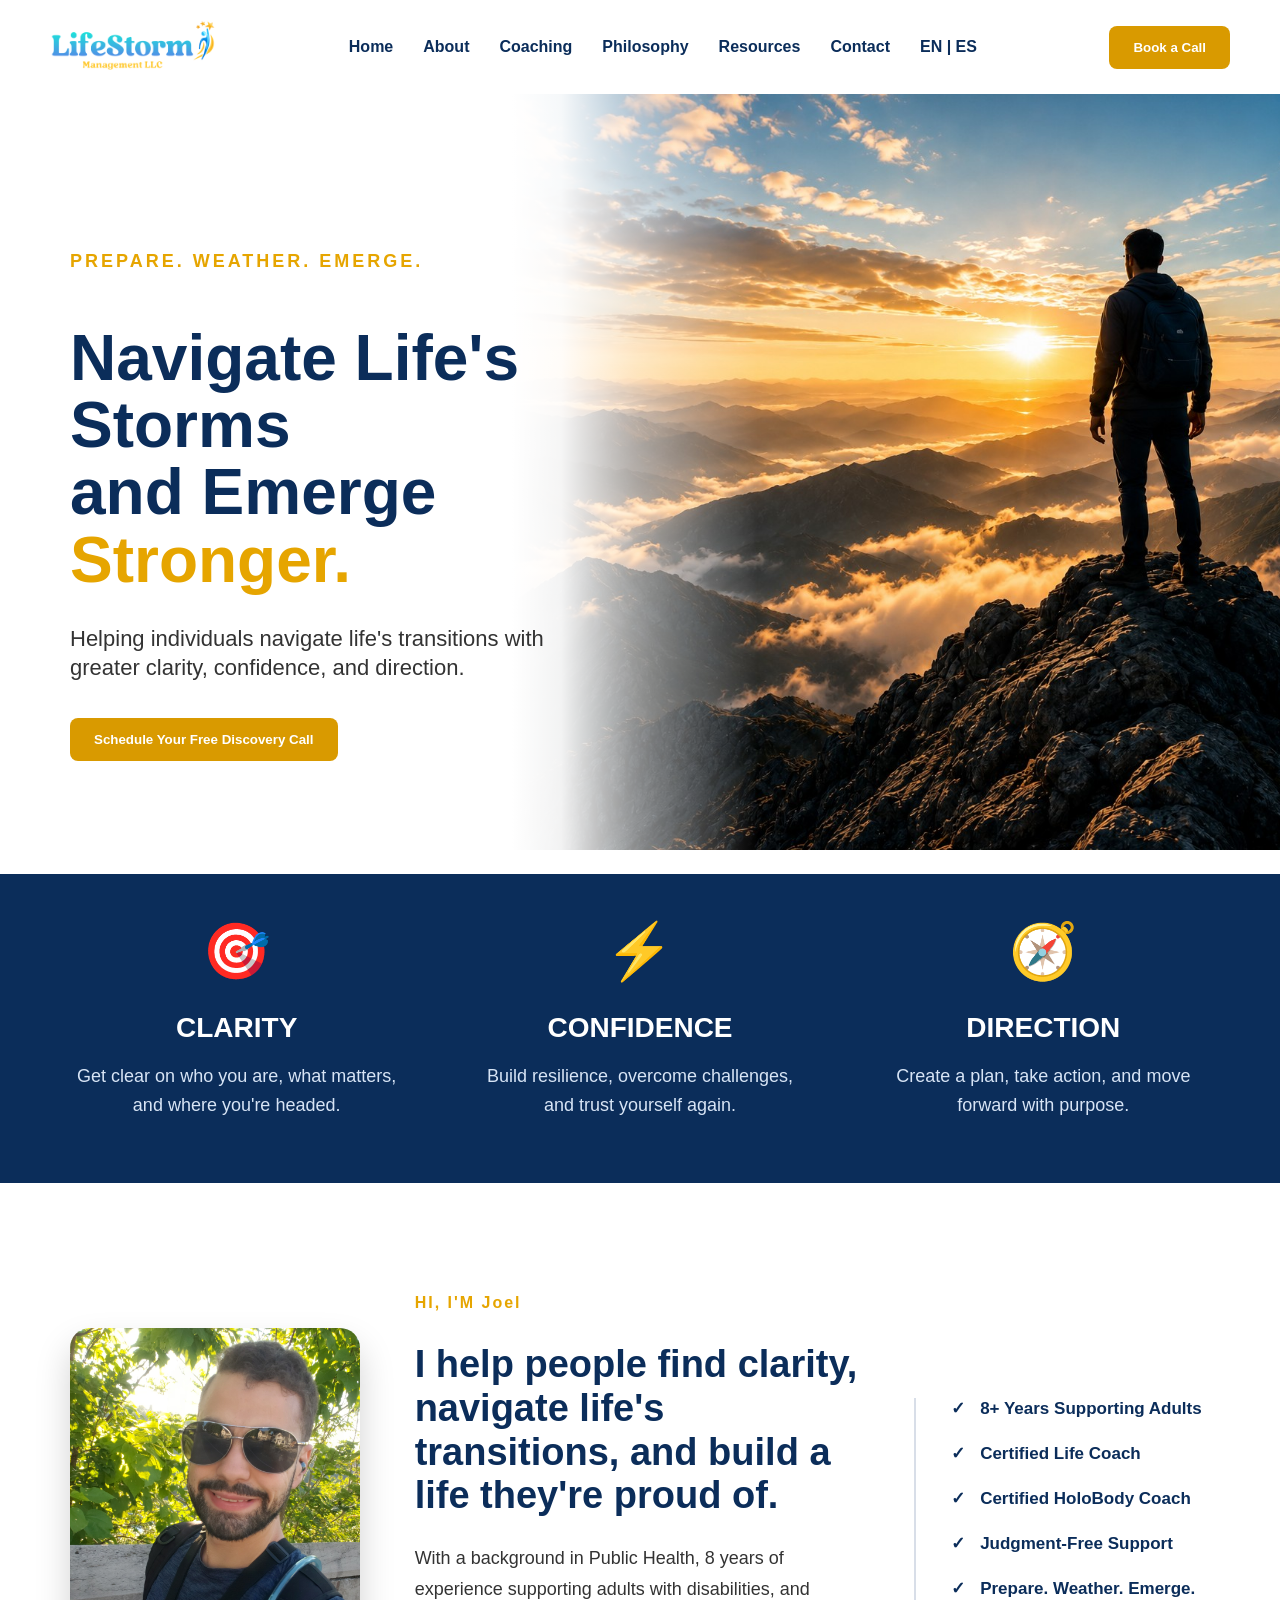
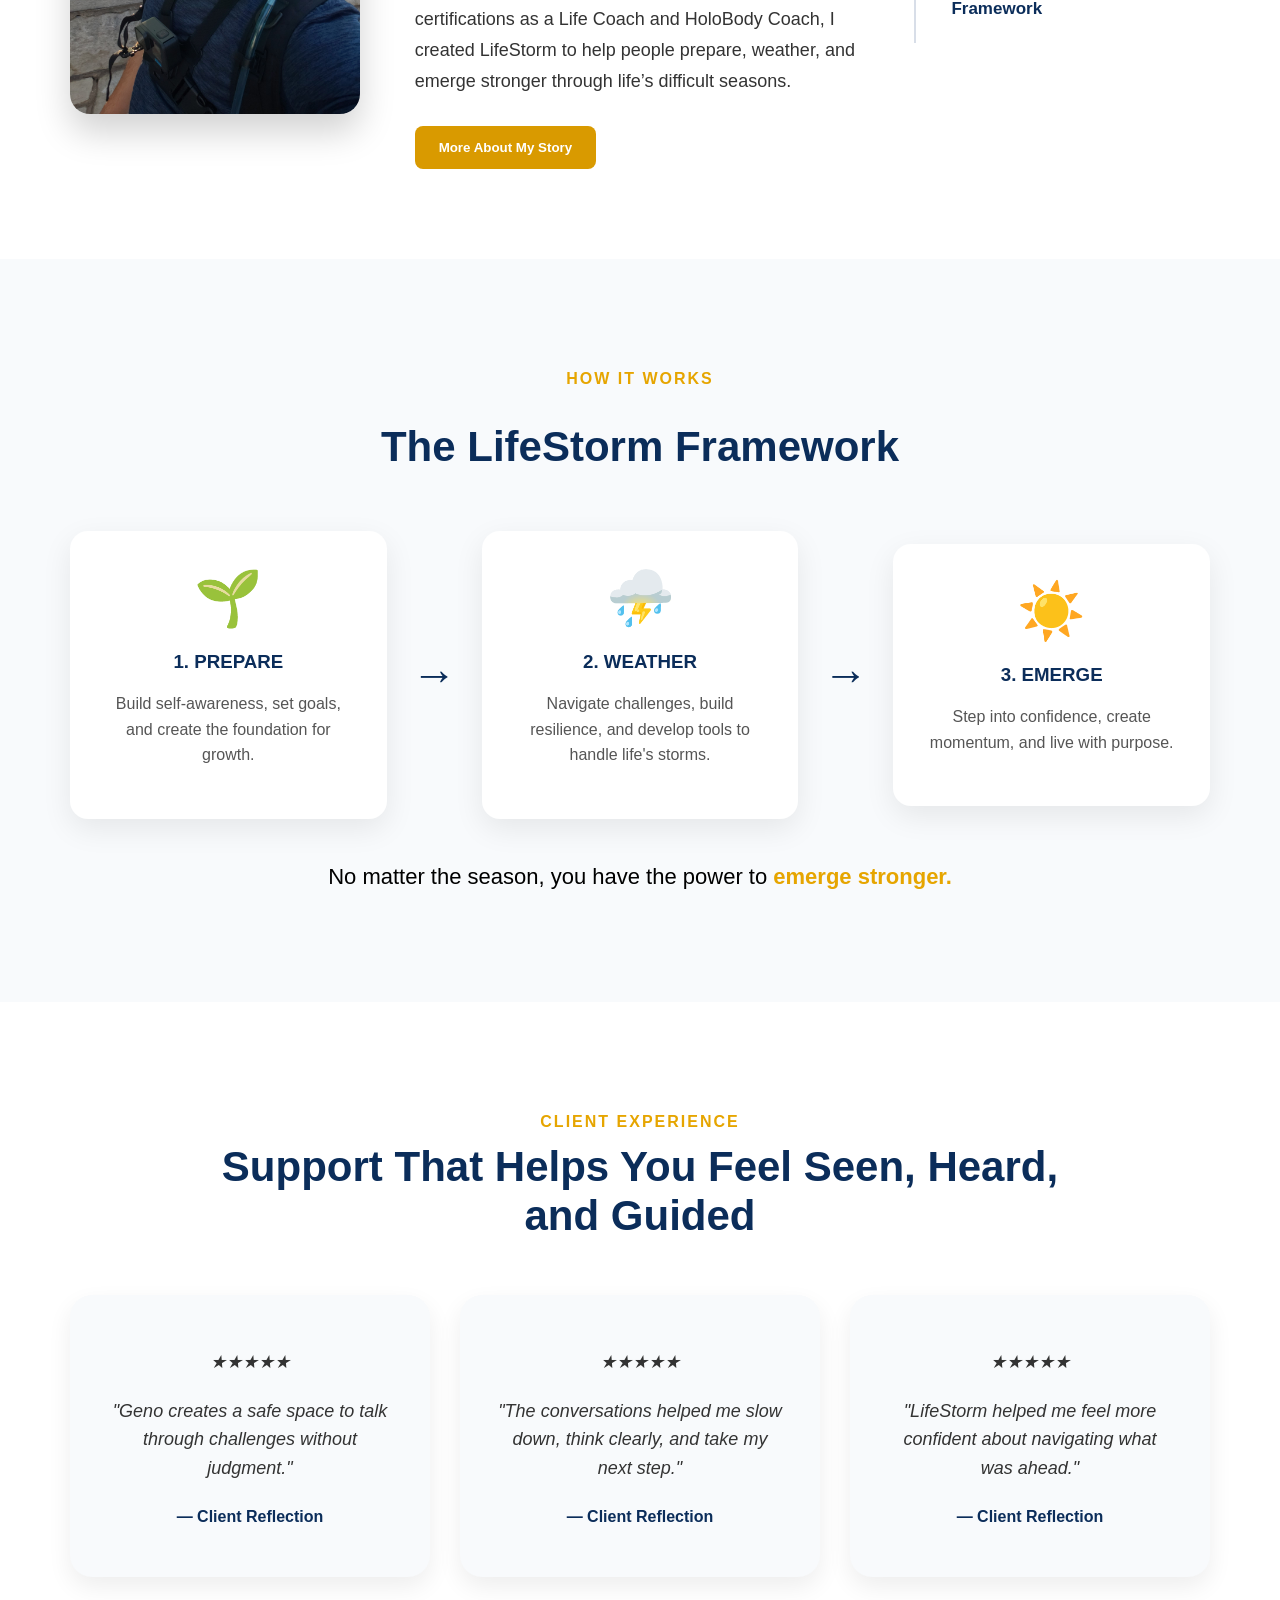
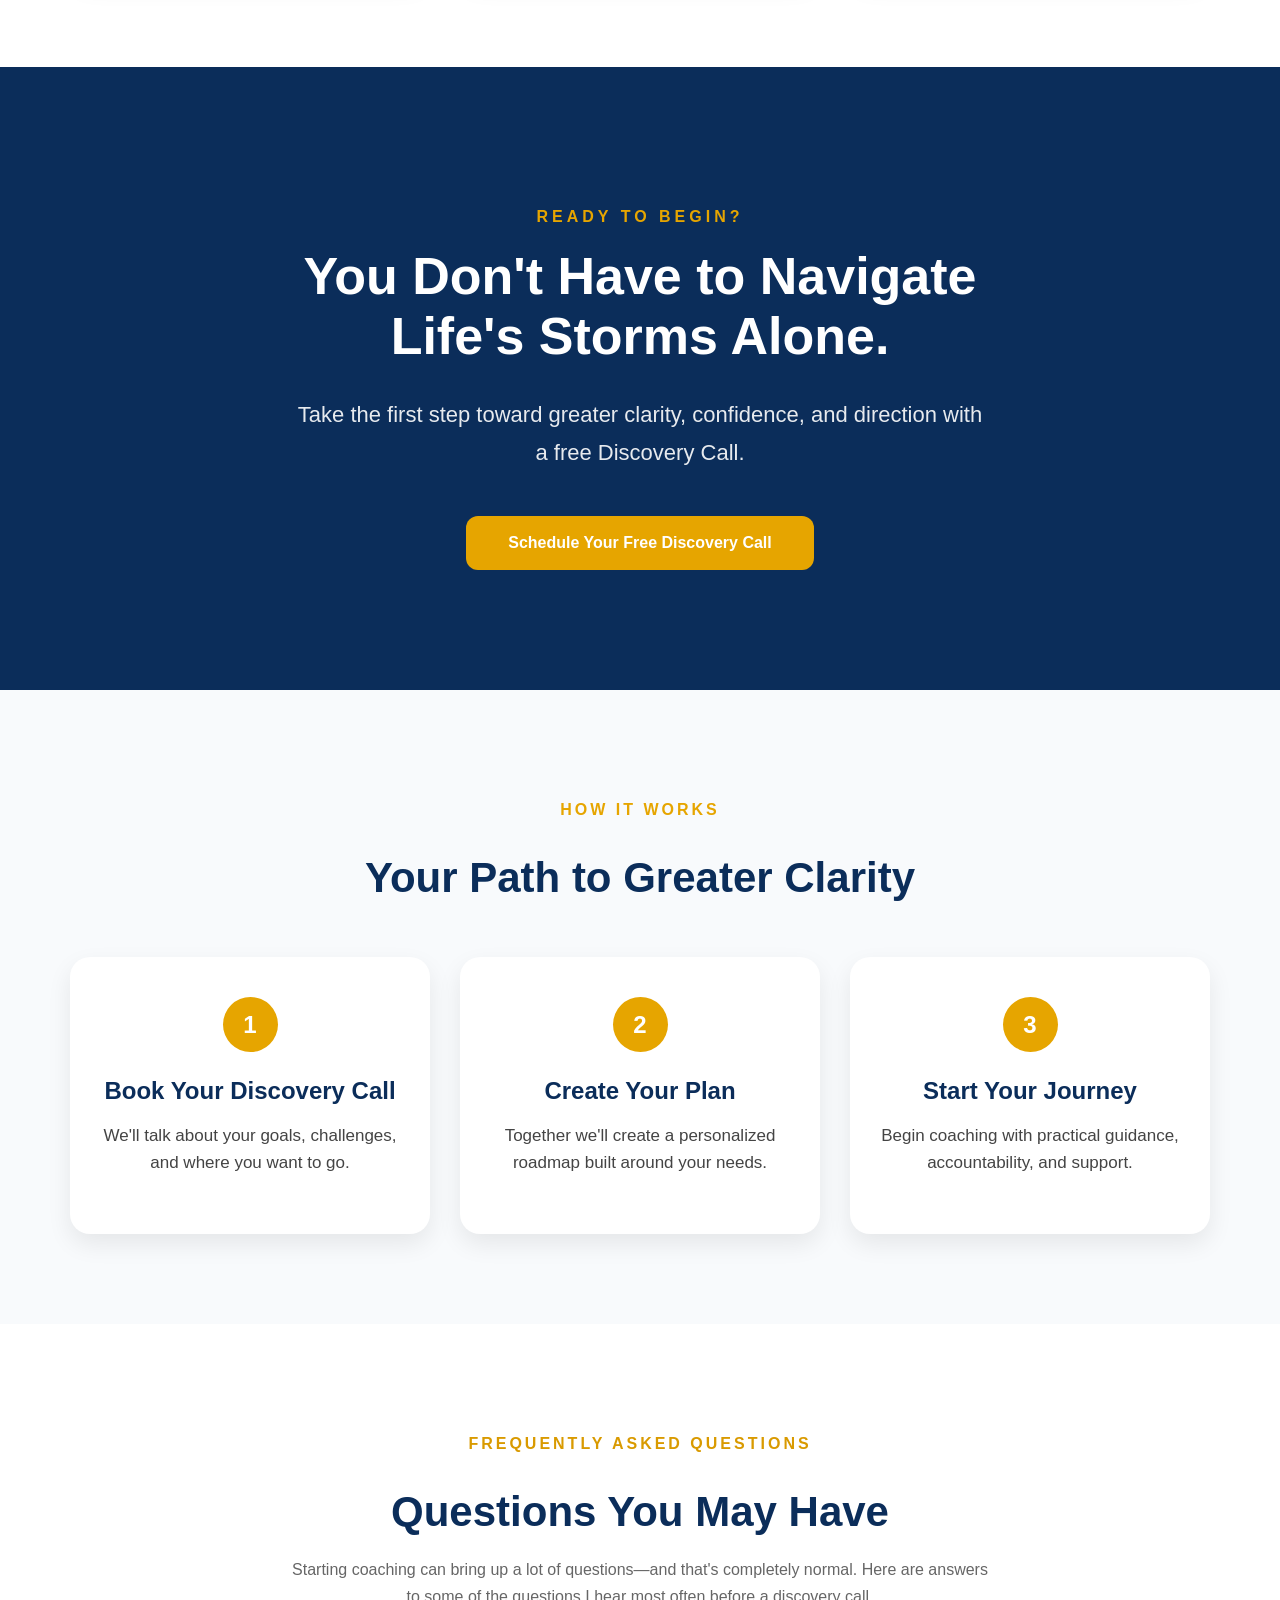
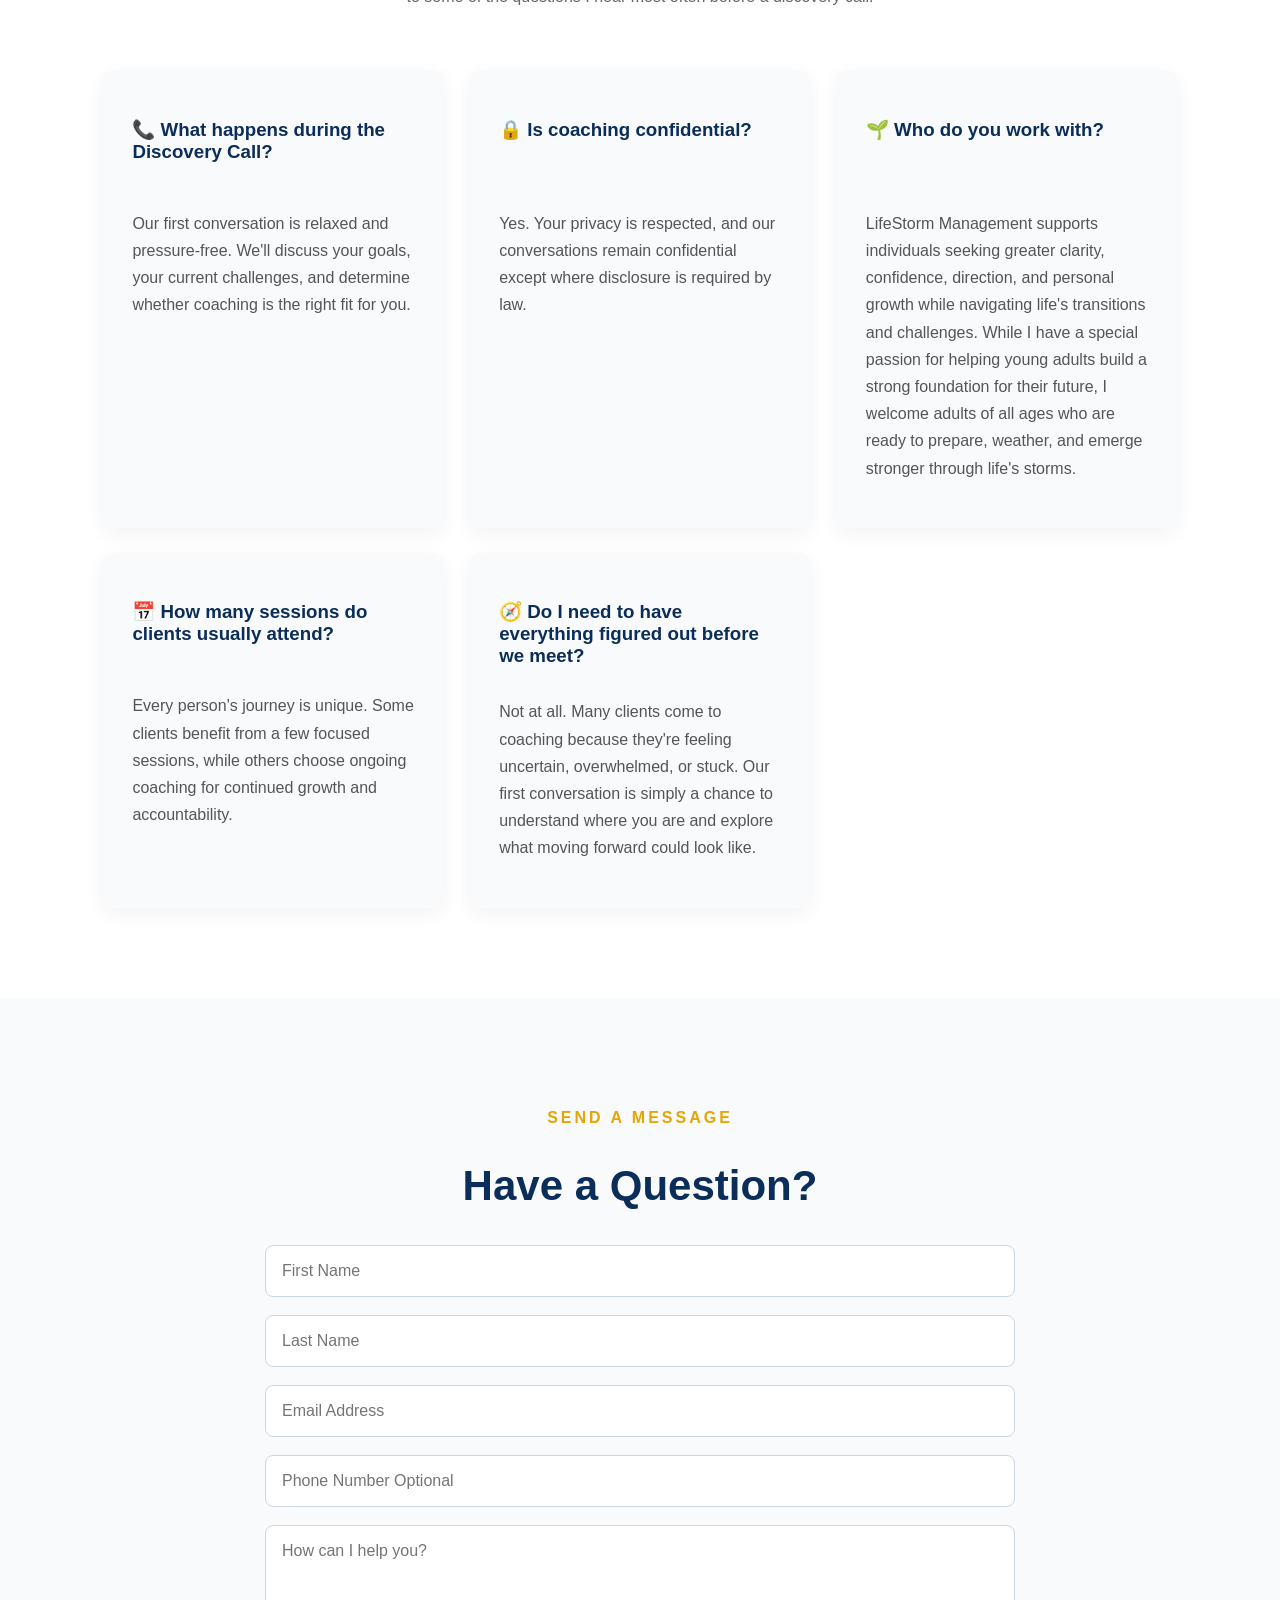
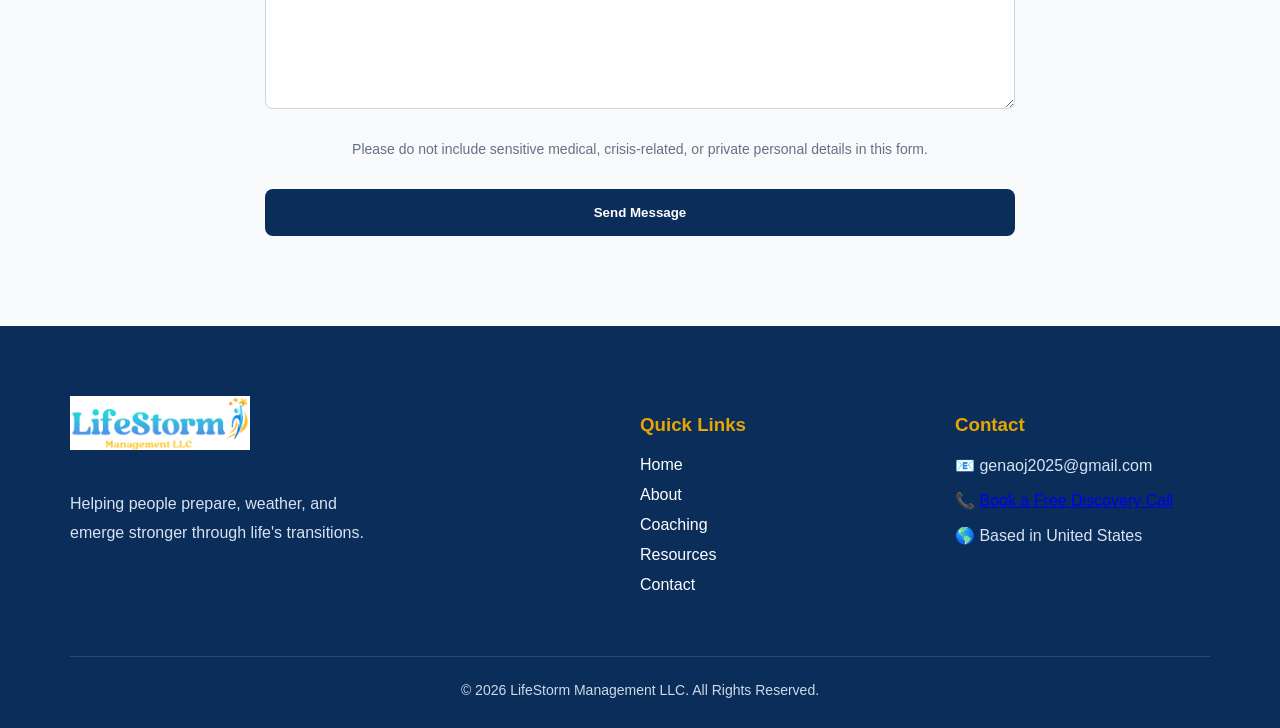
==== index.html @ 3fa4ff89 "Fix testimonial stars mobile layout" ====
<!DOCTYPE html>
<html lang="en">

<head>

<meta name="google-site-verification" content="nvJlB9d3GMlcm3rC14JB83sNYaW3RYmLX_DPF91oGMk" />

<!-- Google tag (gtag.js) -->
<script async src="https://www.googletagmanager.com/gtag/js?id=G-LXB9JC0TK4"></script>
<script>
  window.dataLayer = window.dataLayer || [];
  function gtag(){dataLayer.push(arguments);}
  gtag('js', new Date());

  gtag('config', 'G-LXB9JC0TK4');
</script>

    <meta charset="UTF-8">

    <meta name="viewport"
          content="width=device-width, initial-scale=1.0">

    <title>LifeStorm Management</title>

    <link rel="icon" type="image/png" href="images/favicon.png">

    <link rel="stylesheet" href="css/style.css">

</head>

<body>

    <header>

    <nav>

        <div class="logo">
    <img src="images/lifestorm-logo.png" alt="LifeStorm Logo">
</div>

        <ul>
    <li><a href="index.html#home">Home</a></li>
    <li><a href="index.html#about">About</a></li>
    <li><a href="index.html#coaching">Coaching</a></li>
    <li><a href="philosophy.html">Philosophy</a></li>
    <li><a href="index.html#resources">Resources</a></li>
    <li><a href="index.html#contact">Contact</a></li>

    <li class="language-switch">
        <a href="index.html">EN</a>
        <span>|</span>
        <a href="es/index.html">ES</a>
    </li>
</ul>

        <a href="https://calendly.com/genaoj2025/30min" target="_blank">
    <button>Book a Call</button>
</a>

    </nav>

</header>

<main>

<section class="hero" id="home">

    <div class="hero-text">

        <h4>PREPARE. WEATHER. EMERGE.</h4>

       <h1> Navigate Life's Storms<br>
and Emerge <span>Stronger.</span>
</h1>

        <p>
          Helping individuals navigate life's transitions with greater clarity, confidence, and direction.
        </p>

        <a href="https://calendly.com/genaoj2025/30min" target="_blank">
    <button>Schedule Your Free Discovery Call</button>
</a>

    </div>

  <div class="hero-image">
    <img src="images/hero-mountain.jpg" alt="Person standing on a mountain summit">
</div>

</section>

<section class="benefits">

    <div class="benefit-box">
        <div class="benefit-icon">🎯</div>
        <h3>Clarity</h3>
        <p>Get clear on who you are, what matters, and where you're headed.</p>
    </div>

    <div class="benefit-box">
        <div class="benefit-icon">⚡</div>
        <h3>Confidence</h3>
        <p>Build resilience, overcome challenges, and trust yourself again.</p>
    </div>

    <div class="benefit-box">
        <div class="benefit-icon">🧭</div>
        <h3>Direction</h3>
        <p>Create a plan, take action, and move forward with purpose.</p>
    </div>

</section>

<section class="about" id="about">

    <div class="about-image">
        <img src="images/coach-photo.jpg" alt="LifeStorm coach">
    </div>

    <div class="about-text">
        <h4>HI, I'M Joel</h4>
        <h2>I help people find clarity, navigate life's transitions, and build a life they're proud of.</h2>

        <p>
            With a background in Public Health, 8 years of experience supporting adults with disabilities,
            and certifications as a Life Coach and HoloBody Coach, I created LifeStorm to help people prepare,
            weather, and emerge stronger through life’s difficult seasons.
        </p>

        <button>More About My Story</button>
    </div>

    <div class="about-checklist">
        <div>✓ <span>8+ Years Supporting Adults</span></div>
        <div>✓ <span>Certified Life Coach</span></div>
        <div>✓ <span>Certified HoloBody Coach</span></div>
        <div>✓ <span>Judgment-Free Support</span></div>
        <div>✓ <span>Prepare. Weather. Emerge. Framework</span></div>
    </div>

</section>
<section class="framework" id="coaching">

    <h4>HOW IT WORKS</h4>

    <h2>The LifeStorm Framework</h2>

    <div class="framework-steps">

        <div class="step">

            <div class="icon">🌱</div>

            <h3>1. PREPARE</h3>

            <p>
                Build self-awareness,
                set goals,
                and create the foundation
                for growth.
            </p>

        </div>

        <div class="arrow">→</div>

        <div class="step">

            <div class="icon">⛈️</div>

            <h3>2. WEATHER</h3>

            <p>
                Navigate challenges,
                build resilience,
                and develop tools
                to handle life's storms.
            </p>

        </div>

        <div class="arrow">→</div>

        <div class="step">

            <div class="icon">☀️</div>

            <h3>3. EMERGE</h3>

            <p>
                Step into confidence,
                create momentum,
                and live with purpose.
            </p>

        </div>

    </div>

    <p class="framework-bottom">
        No matter the season,
        you have the power to
        <span>emerge stronger.</span>
    </p>

</section>

<section class="testimonials" id="resources">

    <h4>CLIENT EXPERIENCE</h4>
    <h2>Support That Helps You Feel Seen, Heard, and Guided</h2>

    <div class="testimonial-cards">

        <div class="testimonial-card">
            <p class="stars">★★★★★</p>
            <p>"Geno creates a safe space to talk through challenges without judgment."</p>
            <h3>— Client Reflection</h3>
        </div>

        <div class="testimonial-card">
            <p class="stars">★★★★★</p>
            <p>"The conversations helped me slow down, think clearly, and take my next step."</p>
            <h3>— Client Reflection</h3>
        </div>

        <div class="testimonial-card">
            <p class="stars">★★★★★</p>
            <p>"LifeStorm helped me feel more confident about navigating what was ahead."</p>
            <h3>— Client Reflection</h3>
        </div>

    </div>

</section>

<section class="cta">

    <h4>READY TO BEGIN?</h4>

    <h2>You Don't Have to Navigate Life's Storms Alone.</h2>

    <p>
        Take the first step toward greater clarity, confidence,
        and direction with a free Discovery Call.
    </p>

  <a href="https://calendly.com/genaoj2025/30min" target="_blank" class="cta-button">
    Schedule Your Free Discovery Call
</a>

</section>

<section class="process">

    <h4>HOW IT WORKS</h4>

    <h2>Your Path to Greater Clarity</h2>

    <div class="process-grid">

        <div class="process-card">
            <div class="number">1</div>
            <h3>Book Your Discovery Call</h3>
            <p>We'll talk about your goals, challenges, and where you want to go.</p>
        </div>

        <div class="process-card">
            <div class="number">2</div>
            <h3>Create Your Plan</h3>
            <p>Together we'll create a personalized roadmap built around your needs.</p>
        </div>

        <div class="process-card">
            <div class="number">3</div>
            <h3>Start Your Journey</h3>
            <p>Begin coaching with practical guidance, accountability, and support.</p>
        </div>

    </div>

</section>

<section class="faq" id="faq">

    <div class="faq-header">

        <h4>FREQUENTLY ASKED QUESTIONS</h4>

        <h2>Questions You May Have</h2>

        <p>
           Starting coaching can bring up a lot of questions—and that's completely normal. Here are answers to some of the questions I hear most often before a discovery call.
        </p>

    </div>

    <div class="faq-container">

        <div class="faq-item">
            <h3>📞 What happens during the Discovery Call?</h3>
            <p>
                Our first conversation is relaxed and pressure-free. We'll discuss
                your goals, your current challenges, and determine whether coaching
                is the right fit for you.
            </p>
        </div>

        <div class="faq-item">
            <h3>🔒 Is coaching confidential?</h3>

            <p>
                Yes. Your privacy is respected, and our conversations remain
                confidential except where disclosure is required by law.
            </p>
        </div>

        <div class="faq-item">
           <h3>🌱 Who do you work with?</h3>
            <p>
                LifeStorm Management supports individuals seeking greater clarity, confidence, direction, and personal growth while navigating life's transitions and challenges. While I have a special passion for helping young adults build a strong foundation for their future, I welcome adults of all ages who are ready to prepare, weather, and emerge stronger through life's storms.
            </p>
        </div>

        <div class="faq-item">
           <h3>📅 How many sessions do clients usually attend?</h3>
            <p>
                Every person's journey is unique. Some clients benefit from a few
                focused sessions, while others choose ongoing coaching for continued
                growth and accountability.
            </p>
        </div>
<div class="faq-item">
           <h3>🧭 Do I need to have everything figured out before we meet?</h3>
            <p>
                Not at all. Many clients come to coaching because they're feeling uncertain, overwhelmed, or stuck. Our first conversation is simply a chance to understand where you are and explore what moving forward could look like.
            </p>
        </div>
    </div>

</section>

<section class="contact-form-section" id="message">
    <h4>SEND A MESSAGE</h4>
    <h2>Have a Question?</h2>

    <form action="https://formspree.io/f/xjgqabkk" method="POST" class="contact-form">
       <input type="hidden" name="_next" value="https://lifestormmgt.com/thank-you.html">
        <input type="text" name="first-name" placeholder="First Name" required>
        <input type="text" name="last-name" placeholder="Last Name" required>
        <input type="email" name="email" placeholder="Email Address" required>
        <input type="tel" name="phone" placeholder="Phone Number Optional">

        <textarea name="message" placeholder="How can I help you?" required></textarea>

        <p class="form-note">
            Please do not include sensitive medical, crisis-related, or private personal details in this form.
        </p>

        <button type="submit">Send Message</button>
    </form>
</section>

</main>

<footer id="contact">

    <div class="footer-container">

        <div class="footer-about">

            <img src="images/lifestorm-logo.png" alt="LifeStorm Logo">

            <p>
               Helping people prepare, weather, and emerge stronger through life's transitions.
            </p>

        </div>

        <div class="footer-links">

            <h3>Quick Links</h3>

            <a href="#">Home</a>
            <a href="#">About</a>
            <a href="#">Coaching</a>
            <a href="#">Resources</a>
            <a href="#">Contact</a>

        </div>

        <div class="footer-contact">

    <h3>Contact</h3>

    <p>📧 genaoj2025@gmail.com</p>

    <p>
    📞
    <a href="https://calendly.com/genaoj2025/30min" target="_blank">
        Book a Free Discovery Call
    </a>
</p>

    <p>🌎 Based in United States</p>

</div>

    </div>

    <div class="copyright">

        © 2026 LifeStorm Management LLC. All Rights Reserved.

    </div>

</footer>

</body>

</html>
---- css/style.css ----
/* ==========================
   LifeStorm Website Styles
========================== */

body{

    margin:0;

    font-family:Arial, Helvetica, sans-serif;

    background:white;

}
h1{

    color:#0B2D5A;

    font-size:60px;

}
/* ==========================
   Navigation
========================== */

nav{

    display:flex;

    justify-content:space-between;

    align-items:center;

    padding:20px 50px;

}
ul{

    list-style:none;

    display:flex;

    gap:30px;

    margin:0;

    padding:0;

}
/* ==========================
   Navigation
========================== */

nav {
    display: flex;
    justify-content: space-between;
    align-items: center;
    padding: 20px 50px;
}

ul {
    list-style: none;
    display: flex;
    gap: 30px;
    margin: 0;
    padding: 0;
}

li {
    font-weight: 600;
    color: #0B2D5A;
    cursor: pointer;
}

button {
    background: #D99A00;
    color: white;
    border: none;
    padding: 14px 24px;
    border-radius: 8px;
    font-weight: 700;
    cursor: pointer;
}

button:hover {
    background: #b98200;
}

nav a {
    color: #0B2D5A;
    text-decoration: none;
    font-weight: 700;
}

nav a:hover {
    color: #E6A500;
}

/* ==========================
   Hero Section
========================== */

.hero {
    display: flex;
    align-items: center;
    min-height: 760px;
    padding: 20px 0 0 70px;
    overflow: hidden;
}

.hero-text {
    width: 43%;
    z-index: 2;
}
.hero-text span{

    color:#E6A500;

}

.hero-text h4 {
    color: #E6A500;
    letter-spacing: 3px;
    font-size: 18px;
    margin-bottom: 30px;
}

.hero-text h1 {
    color: #0B2D5A;
    font-size: 64px;
    line-height: 1.05;
    margin-bottom: 30px;
}

.hero-text p {
    font-size: 22px;
    line-height: 1.35;
    color: #333;
    max-width: 650px;
    margin-bottom: 35px;
}

.hero-image {
    position: absolute;
    right: 0;
    top: 90px;
    width: 60%;
    height: 760px;
    overflow: hidden;
    z-index: 1;
}

.hero-image img {
    width: 100%;
    height: 100%;
    object-fit: cover;
    object-position: 75% center;
    display: block;
}

.hero-image::before {
    content: "";
    position: absolute;
    top: 0;
    left: 0;
    width: 32%;
    height: 100%;
    background: linear-gradient(
        to right,
        white 0%,
        rgba(255,255,255,0.95) 20%,
        rgba(255,255,255,0.55) 50%,
        rgba(255,255,255,0) 100%
    );
    z-index: 2;
}

/* ==========================
   Logo
========================== */

.logo img {
    height: 50px;
    width: auto;
}
/* ==========================
   Benefits Section
========================== */

.benefits {
    background: #0B2D5A;
    color: white;
    display: flex;
    justify-content: center;
    gap: 70px;
    padding: 45px 70px;
}

.benefit-box{

    width:30%;

    text-align:center;

}

.benefit-icon{

    font-size:55px;

    margin-bottom:20px;

}

.benefit-box h3{

    color:white;

    text-transform:uppercase;

    margin-bottom:15px;

    font-size:28px;

}

.benefit-box p{

    line-height:1.6;

    font-size:18px;

    color:#D7E4F5;

}
/* ==========================
   About Section
========================== */

.about {
    display: flex;
    align-items: center;
    gap: 55px;
    padding: 90px 70px;
    background: #ffffff;
}

.about-image {
    width: 28%;
}

.about-image img {
    width: 100%;
    border-radius: 20px;
    display: block;
    box-shadow: 0 18px 35px rgba(0, 0, 0, 0.18);
}

.about-text {
    width: 43%;
}

.about-text h4 {
    color: #E6A500;
    letter-spacing: 2px;
    margin-bottom: 15px;
}

.about-text h2 {
    color: #0B2D5A;
    font-size: 38px;
    line-height: 1.15;
    margin-bottom: 25px;
}

.about-text p {
    font-size: 18px;
    line-height: 1.7;
    color: #333;
    margin-bottom: 30px;
}

.about-checklist {
    width: 25%;
    border-left: 2px solid #D8DEE8;
    padding-left: 35px;
}

.about-checklist div {
    color: #0B2D5A;
    font-weight: 700;
    font-size: 17px;
    margin-bottom: 24px;
}

.about-checklist span {
    margin-left: 10px;
}
/* ==========================
   LifeStorm Framework
========================== */

.framework{

    text-align:center;

    padding:90px 70px;

    background:#f8fafc;

}

.framework h4{

    color:#E6A500;

    letter-spacing:2px;

    margin-bottom:12px;

}

.framework h2{

    color:#0B2D5A;

    font-size:42px;

    margin-bottom:60px;

}

.framework-steps{

    display:flex;

    justify-content:center;

    align-items:center;

    gap:25px;

}

.step{

    background:white;

    border-radius:18px;

    padding:35px;

    width:310px;

    box-shadow:0 10px 30px rgba(0,0,0,.08);

}

.icon{

    font-size:55px;

    margin-bottom:20px;

}

.step h3{

    color:#0B2D5A;

    margin-bottom:18px;

}

.step p{

    color:#555;

    line-height:1.6;

}

.arrow{

    font-size:45px;

    color:#0B2D5A;

    font-weight:bold;

}

.framework-bottom{

    margin-top:45px;

    font-size:22px;

}

.framework-bottom span{

    color:#E6A500;

    font-weight:bold;

}
/* ==========================
   Testimonials
========================== */

.testimonials {
    padding: 90px 70px;
    background: #ffffff;
    text-align: center;
}

.testimonials h4 {
    color: #E6A500;
    letter-spacing: 2px;
    margin-bottom: 12px;
}

.testimonials h2 {
    color: #0B2D5A;
    font-size: 42px;
    max-width: 850px;
    margin: 0 auto 55px;
    line-height: 1.15;
}

.testimonial-cards {
    display: flex;
    gap: 30px;
    justify-content: center;
}

.testimonial-card {
    width: 30%;
    background: #f8fafc;
    padding: 35px;
    border-radius: 22px;
    box-shadow: 0 10px 25px rgba(0,0,0,.07);
}

.testimonial-card p {
    color: #333;
    font-size: 18px;
    line-height: 1.6;
    font-style: italic;
}

.testimonial-card h3 {
    color: #0B2D5A;
    margin-top: 25px;
    font-size: 16px;
}
.stars{

    color:#E6A500;

    font-size:22px;

    margin-bottom:20px;

}
/* ===========================
   CTA SECTION
=========================== */

.cta{

    background:#0B2D5A;

    color:white;

    text-align:center;

    padding:120px 20px;

}

.cta h4{

    color:#E6A500;

    letter-spacing:4px;

    margin-bottom:20px;

}

.cta h2{

    font-size:52px;

    max-width:800px;

    margin:0 auto 30px;

}

.cta p{

    max-width:700px;

    margin:0 auto 45px;

    font-size:22px;

    line-height:1.7;

    opacity:.9;

}

.cta-button{

    display:inline-block;

    background:#E6A500;

    color:white;

    padding:18px 42px;

    border-radius:12px;

    text-decoration:none;

    font-weight:bold;

    transition:.3s;

}

.cta-button:hover{

    background:#f2b400;

    transform:translateY(-3px);

}
/* ==========================
   Process Section
========================== */

.process {
    padding: 90px 70px;
    text-align: center;
    background: #f8fafc;
}

.process h4 {
    color: #E6A500;
    letter-spacing: 3px;
    margin-bottom: 12px;
}

.process h2 {
    color: #0B2D5A;
    font-size: 42px;
    margin-bottom: 55px;
}

.process-grid {
    display: flex;
    justify-content: center;
    gap: 30px;
}

.process-card {
    background: white;
    width: 30%;
    padding: 40px 30px;
    border-radius: 20px;
    box-shadow: 0 10px 25px rgba(0,0,0,.08);
}

.number {
    background: #E6A500;
    color: white;
    width: 55px;
    height: 55px;
    margin: 0 auto 25px;
    border-radius: 50%;
    display: flex;
    align-items: center;
    justify-content: center;
    font-weight: bold;
    font-size: 24px;
}

.process-card h3 {
    color: #0B2D5A;
    font-size: 24px;
    margin-bottom: 15px;
}

.process-card p {
    color: #444;
    font-size: 17px;
    line-height: 1.6;
}

/* ==========================
   FOOTER
========================== */

footer{
    background:#0B2D5A;
    color:white;
    padding:70px 70px 30px;
}

.footer-container{
    display:flex;
    justify-content:space-between;
    align-items:flex-start;
    gap:60px;
    margin-bottom:50px;
}

.footer-about{
    flex:2;
}

.footer-about img{
    width:180px;
    margin-bottom:20px;
}

.footer-about p{
    max-width:320px;
    line-height:1.8;
    color:#d8e3f2;
}

.footer-links,
.footer-contact{
    flex:1;
}

.footer-links h3,
.footer-contact h3{
    margin-bottom:20px;
    color:#E6A500;
}

.footer-links a{
    display:block;
    color:white;
    text-decoration:none;
    margin-bottom:12px;
    transition:.3s;
}

.footer-links a:hover{
    color:#E6A500;
}

.footer-contact p{
    margin-bottom:15px;
    color:#d8e3f2;
}

.copyright{
    text-align:center;
    border-top:1px solid rgba(255,255,255,.15);
    padding-top:25px;
    color:#cfd9e8;
    font-size:14px;
}
/* ==========================
   MOBILE RESPONSIVE
========================== */

@media (max-width:768px){

    nav{
        flex-direction:column;
        gap:20px;
    }

    nav ul{
        flex-direction:column;
        gap:15px;
    }

    .hero{
        flex-direction:column;
        text-align:center;
    }

    .hero-text,
    .hero-image{
        width:100%;
    }

    .hero h1{
        font-size:48px;
    }

    .features,
    .process-grid,
    .testimonial-grid,
    .footer-container,
    .about{
        flex-direction:column;
    }

    .feature-card,
    .process-card,
    .testimonial-card{
        width:100%;
    }

    .about-image,
    .about-content{
        width:100%;
    }

    .cta h2{
        font-size:36px;
    }

}

html {
    scroll-behavior: smooth;
}

header {
    position: sticky;
    top: 0;
    z-index: 999;
    background: white;
}
.contact-form-section {
    padding: 90px 70px;
    background: #f8fafc;
    text-align: center;
}

.contact-form-section h4 {
    color: #E6A500;
    letter-spacing: 3px;
    margin-bottom: 12px;
}

.contact-form-section h2 {
    color: #0B2D5A;
    font-size: 42px;
    margin-bottom: 35px;
}

.contact-form {
    max-width: 750px;
    margin: 0 auto;
    display: grid;
    gap: 18px;
}

.contact-form input,
.contact-form textarea {
    padding: 16px;
    border: 1px solid #ccd6e0;
    border-radius: 8px;
    font-size: 16px;
    font-family: inherit;
}

.contact-form textarea {
    min-height: 150px;
    resize: vertical;
}

.form-note {
    font-size: 14px;
    color: #667085;
}

.contact-form button {
    background: #0B2D5A;
    color: white;
    padding: 16px;
    border: none;
    border-radius: 8px;
    font-weight: 700;
    cursor: pointer;
}

.contact-form button:hover {
    background: #E6A500;
}
/* FAQ SECTION */

.faq{
    padding:90px 8%;
    background:#ffffff;
}

.faq-header{
    text-align:center;
    max-width:700px;
    margin:0 auto 60px;
}

.faq-header h4{
    color:#D99A00;
    letter-spacing:3px;
    margin-bottom:15px;
}

.faq-header h2{
    color:#0B2D5A;
    font-size:42px;
    margin-bottom:20px;
}

.faq-header p{
    color:#666;
    line-height:1.7;
}

.faq-container{
    display:grid;
    grid-template-columns:repeat(auto-fit,minmax(320px,1fr));
    gap:25px;
}

.faq-item{
    background:#F8FAFC;
    padding:30px;
    border-radius:12px;
    box-shadow:0 6px 20px rgba(0,0,0,.05);
}

.faq-item h3{
    color:#0B2D5A;
    margin-bottom:15px;
    min-height:60px;
}

.faq-item p{
    color:#555;
    line-height:1.7;
}
.faq-item{
    display:flex;
    flex-direction:column;
}

.faq-item:hover{
    transform: translateY(-8px);
    box-shadow: 0 15px 35px rgba(0,0,0,.12);
}
/* ==========================
   Philosophy Page
========================== */

.philosophy-page {
    background: #ffffff;
}

.philosophy-hero {
    padding: 130px 70px 100px;
    text-align: center;
    background: linear-gradient(rgba(255,255,255,.78), rgba(255,255,255,.9)),
               url("../images/hero-mountain.jpg");
    background-size: cover;
    background-position: center;
}

.philosophy-hero h4 {
    color: #E6A500;
    letter-spacing: 3px;
    margin-bottom: 20px;
}

.philosophy-hero h1 {
    color: #0B2D5A;
    font-size: 64px;
    line-height: 1.05;
    margin-bottom: 25px;
}

.philosophy-hero p {
    max-width: 760px;
    margin: 0 auto;
    font-size: 24px;
    line-height: 1.6;
    color: #333;
}

.philosophy-content {
    max-width: 900px;
    margin: 0 auto;
    padding: 90px 30px;
}

.philosophy-content h2 {
    color: #0B2D5A;
    font-size: 42px;
    margin: 55px 0 20px;
}

.philosophy-content p {
    font-size: 21px;
    line-height: 1.8;
    color: #333;
    margin-bottom: 24px;
}

.philosophy-line {
    color: #0B2D5A;
    font-weight: 700;
    font-size: 24px !important;
}

.philosophy-pillars {
    display: flex;
    gap: 30px;
    padding: 90px 70px;
    background: #f8fafc;
}

.pillar {
    background: white;
    padding: 40px;
    border-radius: 18px;
    box-shadow: 0 10px 30px rgba(0,0,0,.08);
    width: 33%;
}

.pillar h3 {
    color: #E6A500;
    font-size: 32px;
    margin-bottom: 20px;
}

.pillar p {
    color: #444;
    font-size: 18px;
    line-height: 1.7;
}

.philosophy-blessing {
    padding: 110px 70px;
    text-align: center;
    background: #0B2D5A;
    color: white;
}

.philosophy-blessing p {
    max-width: 900px;
    margin: 0 auto 30px;
    font-size: 34px;
    line-height: 1.5;
}

.philosophy-blessing span {
    color: #E6A500;
    font-weight: 700;
}
/* Philosophy page - book-like refinement */

.philosophy-content {
    max-width: 820px;
}

.philosophy-content h2 {
    font-size: 38px;
    margin-top: 70px;
}

.philosophy-content p {
    font-size: 22px;
    line-height: 1.95;
}

.philosophy-content {
    position: relative;
    max-width: 820px;
    margin: 0 auto;
    padding: 90px 30px 90px 55px;
}

.philosophy-content::before {
    content: "";
    position: absolute;
    left: 20px;
    top: 110px;
    width: 4px;
    height: 260px;
    background: #E6A500;
    border-radius: 4px;
}

.philosophy-line {
    margin: 45px 0;
    padding-left: 25px;
    border-left: 5px solid #E6A500;
    font-style: italic;
}

.philosophy-pillars {
    padding-top: 110px;
    padding-bottom: 110px;
}

.pillar {
    transition: .3s ease;
}

.pillar:hover {
    transform: translateY(-8px);
}

.philosophy-blessing {
    padding: 130px 70px;
}

.philosophy-blessing p {
    font-family: Georgia, serif;
    font-size: 38px;
}
.chapter-break {
    text-align: center;
    font-size: 32px;
    color: #E6A500;
    margin: 80px 0;
    opacity: .8;
}
.reflection{
    padding:110px 20px;
    text-align:center;
    background:#ffffff;
}

.reflection-text{
    max-width:760px;
    margin:auto;
    font-size:34px;
    line-height:1.7;
    font-style:italic;
    color:#4b5563;
    font-family:Georgia, serif;
    position:relative;
}

.reflection-text::before{
    content:"“";
    color:#E6A500;
    font-size:70px;
    position:absolute;
    left:-25px;
    top:-15px;
}

.reflection-text::after{
    content:"”";
    color:#E6A500;
    font-size:70px;
    position:absolute;
    right:-25px;
    bottom:-35px;
}
.philosophy-signature{
    text-align:center;
    max-width:760px;
    margin:120px auto 150px;
    padding:0 30px;
}

.closing-message{
    font-size:24px;
    line-height:1.9;
    color:#374151;
    margin-bottom:60px;
}

.signature-intro{
    font-family:Georgia, serif;
    font-style:italic;
    font-size:28px;
    line-height:1.7;
    color:#0B2D5A;
    margin-bottom:70px;
}

.signature{
    border-top:1px solid rgba(0,0,0,.12);
    padding-top:45px;
}

.signed{
    font-style:italic;
    color:#666;
    margin-bottom:10px;
}

.signature h3{
    font-size:40px;
    color:#0B2D5A;
    margin:10px 0;
}

.title{
    color:#666;
    line-height:1.8;
}
@media (max-width: 768px) {

    body {
        overflow-x: hidden;
    }

    section {
        padding-left: 20px;
        padding-right: 20px;
    }

    h1 {
        font-size: 44px;
        line-height: 1.1;
    }

    h2 {
        font-size: 34px;
        line-height: 1.15;
    }

    .testimonials h2,
    .faq-header h2,
    .contact-form-section h2 {
        font-size: 34px;
        line-height: 1.15;
    }

    .testimonial-grid,
    .faq-container,
    .process-grid {
        grid-template-columns: 1fr;
    }

    .testimonial-card,
    .faq-item,
    .process-card {
        width: 100%;
        max-width: 100%;
    }

    .stars {
        text-align: center;
    }
}

@media (max-width: 768px) {

    .about {
        display: flex;
        flex-direction: column;
        gap: 35px;
        padding: 70px 24px;
        text-align: center;
    }

    .about-image,
    .about-text,
    .about-checklist {
        width: 100%;
        max-width: 100%;
    }

    .about-image img {
        width: 100%;
        max-width: 320px;
        margin: 0 auto;
        display: block;
    }

    .about-text h2 {
        font-size: 34px;
        line-height: 1.18;
    }

    .about-text p {
        font-size: 18px;
        line-height: 1.65;
    }

    .about-checklist {
        display: grid;
        gap: 12px;
        text-align: left;
    }

    .benefits {
        display: grid;
        grid-template-columns: 1fr;
        gap: 28px;
        padding: 70px 24px;
        text-align: center;
    }

    .benefit-box {
        width: 100%;
        max-width: 100%;
    }

    .benefit-icon {
        font-size: 44px;
        margin-bottom: 12px;
    }

    .benefit-box h3 {
        font-size: 28px;
        line-height: 1.2;
    }

    .benefit-box p {
        font-size: 18px;
        line-height: 1.6;
    }
}
@media (max-width: 768px) {

    .about {
        display: flex !important;
        flex-direction: column !important;
        align-items: center !important;
        width: 100% !important;
    }

    .about-text {
        width: 100% !important;
        max-width: 340px !important;
        margin: 0 auto !important;
        text-align: center !important;
    }

    .about-text h2 {
        width: 100% !important;
        max-width: 340px !important;
        font-size: 32px !important;
        line-height: 1.2 !important;
        word-break: normal !important;
        overflow-wrap: normal !important;
        white-space: normal !important;
    }
}
/* ===== MOBILE REBUILD START ===== */
/* ===== MOBILE REBUILD START ===== */

@media (max-width: 768px) {

  html, body {
    width: 100%;
    overflow-x: hidden;
  }

  /* ABOUT SECTION */
  section.about {
    display: flex !important;
    flex-direction: column !important;
    align-items: center !important;
    padding: 70px 24px !important;
    text-align: center !important;
  }

  .about-image,
  .about-text,
  .about-checklist {
    width: 100% !important;
    max-width: 100% !important;
    min-width: 0 !important;
  }

  .about-text h2 {
    font-size: 30px !important;
    line-height: 1.25 !important;
    max-width: 340px !important;
    margin: 0 auto 24px !important;
    white-space: normal !important;
  }

  .about-text p {
    max-width: 340px !important;
    margin: 0 auto 24px !important;
    font-size: 17px !important;
    line-height: 1.65 !important;
  }

  .about-checklist {
    max-width: 330px !important;
    margin: 30px auto 0 !important;
    text-align: left !important;
  }

  /* CLARITY / CONFIDENCE / DIRECTION */
  section.benefits {
    display: flex !important;
    flex-direction: column !important;
    gap: 28px !important;
    padding: 70px 24px !important;
    text-align: center !important;
  }

  .benefit-box {
    width: 100% !important;
    max-width: 340px !important;
    margin: 0 auto !important;
  }

  .benefit-box h3 {
    font-size: 26px !important;
    line-height: 1.2 !important;
    white-space: normal !important;
  }

  .benefit-box p {
    font-size: 17px !important;
    line-height: 1.6 !important;
  }

  /* FRAMEWORK / PROCESS */
  .process-grid,
  .framework-grid {
    display: flex !important;
    flex-direction: column !important;
    gap: 28px !important;
  }

  .process-card,
  .framework-card {
    width: 100% !important;
    max-width: 340px !important;
    margin: 0 auto !important;
  }

  .arrow {
    transform: rotate(90deg);
    margin: 10px auto;
  }
}
@media (max-width: 768px) {

  * {
    box-sizing: border-box;
  }

  body {
    margin: 0;
    overflow-x: hidden;
  }

  section,
  header,
  footer {
    width: 100%;
    max-width: 100%;
    overflow-x: hidden;
  }

  .about,
  .benefits,
  .process,
  .testimonials,
  .faq,
  .contact-form-section {
    padding-left: 24px !important;
    padding-right: 24px !important;
  }

  .about-text h2,
  .about-text p {
    max-width: 100% !important;
  }

  .about-checklist {
    overflow-x: hidden !important;
  }

  .about-checklist div {
    display: flex !important;
    gap: 12px !important;
    align-items: flex-start !important;
    white-space: normal !important;
  }

  .about-checklist span {
    white-space: normal !important;
  }

  .process-grid {
    display: flex !important;
    flex-direction: column !important;
    align-items: center !important;
  }

  .process-card {
    display: block !important;
    width: 100% !important;
    max-width: 340px !important;
    margin: 0 auto !important;
  }

  .arrow {
    display: block !important;
    transform: rotate(90deg) !important;
    margin: 10px auto !important;
    text-align: center !important;
  }

  .testimonial-grid {
    display: flex !important;
    flex-direction: column !important;
    align-items: center !important;
    gap: 28px !important;
  }

  .testimonial-card {
    width: 100% !important;
    max-width: 340px !important;
    margin: 0 auto !important;
  }
}@media (max-width: 768px) {

  /* Stop sideways drift */
  .philosophy-page,
  .philosophy-content,
  .philosophy-pillars,
  .philosophy-blessing,
  .philosophy-signature {
    width: 100% !important;
    max-width: 100% !important;
    overflow-x: hidden !important;
    padding-left: 24px !important;
    padding-right: 24px !important;
    box-sizing: border-box !important;
  }

  /* Philosophy cards stack */
  .philosophy-pillars {
    display: flex !important;
    flex-direction: column !important;
    gap: 28px !important;
  }

  .pillar {
    width: 100% !important;
    max-width: 340px !important;
    margin: 0 auto !important;
  }

  .pillar p,
  .philosophy-blessing p,
  .closing-message,
  .signature-intro {
    font-size: 22px !important;
    line-height: 1.65 !important;
  }

  .philosophy-blessing p {
    font-size: 30px !important;
  }

  /* Framework section */
  .process-grid {
    display: flex !important;
    flex-direction: column !important;
    align-items: center !important;
    gap: 28px !important;
    width: 100% !important;
  }

  .process-card {
    width: 100% !important;
    max-width: 340px !important;
    margin: 0 auto !important;
  }

  .arrow {
    display: block !important;
    transform: rotate(90deg) !important;
    margin: 8px auto !important;
  }
}
@media (max-width: 768px) {

  .process {
    padding: 70px 24px !important;
    overflow-x: hidden !important;
  }

  .process-grid {
    display: grid !important;
    grid-template-columns: 1fr !important;
    gap: 30px !important;
    width: 100% !important;
    max-width: 100% !important;
  }

  .process-card {
    width: 100% !important;
    max-width: 340px !important;
    margin: 0 auto !important;
    transform: none !important;
    position: static !important;
  }

  .arrow {
    display: none !important;
  }

  .philosophy-pillars {
    display: grid !important;
    grid-template-columns: 1fr !important;
  }

  .pillar {
    width: 100% !important;
    max-width: 340px !important;
    margin: 0 auto !important;
  }
}
@media (max-width: 768px) {

  .framework {
    padding: 70px 24px !important;
    overflow-x: hidden !important;
  }

  .framework-steps {
    display: flex !important;
    flex-direction: column !important;
    align-items: center !important;
    gap: 28px !important;
    width: 100% !important;
  }

  .step {
    width: 100% !important;
    max-width: 340px !important;
    margin: 0 auto !important;
    text-align: center !important;
  }

  .framework .arrow {
    display: block !important;
    transform: rotate(90deg) !important;
    margin: 0 auto !important;
  }
}
@media screen and (max-width: 768px) {

  section.framework {
    display: block !important;
    width: 100% !important;
    overflow: hidden !important;
    padding: 70px 24px !important;
  }

  section.framework .framework-steps {
    display: block !important;
    width: 100% !important;
    max-width: 100% !important;
  }

  section.framework .step {
    display: block !important;
    width: 100% !important;
    max-width: 340px !important;
    margin: 0 auto 28px auto !important;
    float: none !important;
    position: static !important;
    transform: none !important;
  }

  section.framework .arrow {
    display: block !important;
    width: 100% !important;
    text-align: center !important;
    transform: rotate(90deg) !important;
    margin: 0 auto 28px auto !important;
    float: none !important;
    position: static !important;
  }
}
@media screen and (max-width: 768px) {

  /* 2. TESTIMONIALS */
  section.testimonials {
    padding: 70px 24px !important;
    overflow-x: hidden !important;
  }

  .testimonial-grid {
    display: flex !important;
    flex-direction: column !important;
    align-items: center !important;
    gap: 30px !important;
    width: 100% !important;
  }

  .testimonial-card {
    width: 100% !important;
    max-width: 340px !important;
    margin: 0 auto !important;
    text-align: center !important;
  }

  .stars {
    text-align: center !important;
    margin-bottom: 20px !important;
  }

  /* 3. PHILOSOPHY PAGE MOBILE SPACING */
  .philosophy-hero,
  .reflection,
  .philosophy-content,
  .philosophy-pillars,
  .philosophy-blessing,
  .philosophy-signature {
    padding-left: 24px !important;
    padding-right: 24px !important;
    width: 100% !important;
    max-width: 100% !important;
    box-sizing: border-box !important;
    overflow-x: hidden !important;
  }

  .philosophy-hero h1 {
    font-size: 42px !important;
    line-height: 1.1 !important;
  }

  .reflection-text,
  .philosophy-content p,
  .closing-message,
  .signature-intro {
    max-width: 100% !important;
    font-size: 20px !important;
    line-height: 1.65 !important;
  }

  .philosophy-content h2 {
    font-size: 32px !important;
    line-height: 1.2 !important;
  }

  .philosophy-blessing p {
    font-size: 28px !important;
    line-height: 1.45 !important;
  }

  /* 4. GLOBAL OVERFLOW FIX */
  html,
  body {
    max-width: 100% !important;
    overflow-x: hidden !important;
  }

  img,
  video,
  iframe {
    max-width: 100% !important;
  }
}
@media screen and (max-width: 768px) {

  section.testimonials .testimonial-grid {
    display: block !important;
    width: 100% !important;
  }

  section.testimonials .testimonial-card {
    display: block !important;
    width: 100% !important;
    max-width: 340px !important;
    margin: 0 auto 30px auto !important;
    float: none !important;
    position: static !important;
  }

  section.testimonials .stars {
    text-align: center !important;
  }
}
@media screen and (max-width: 768px) {

  .testimonial-cards {
    display: flex !important;
    flex-direction: column !important;
    align-items: center !important;
    gap: 30px !important;
    width: 100% !important;
  }

  .testimonial-card {
    width: 100% !important;
    max-width: 340px !important;
    margin: 0 auto !important;
  }

  .testimonials .stars {
    text-align: center !important;
    margin: 0 auto 12px !important;
  }
}
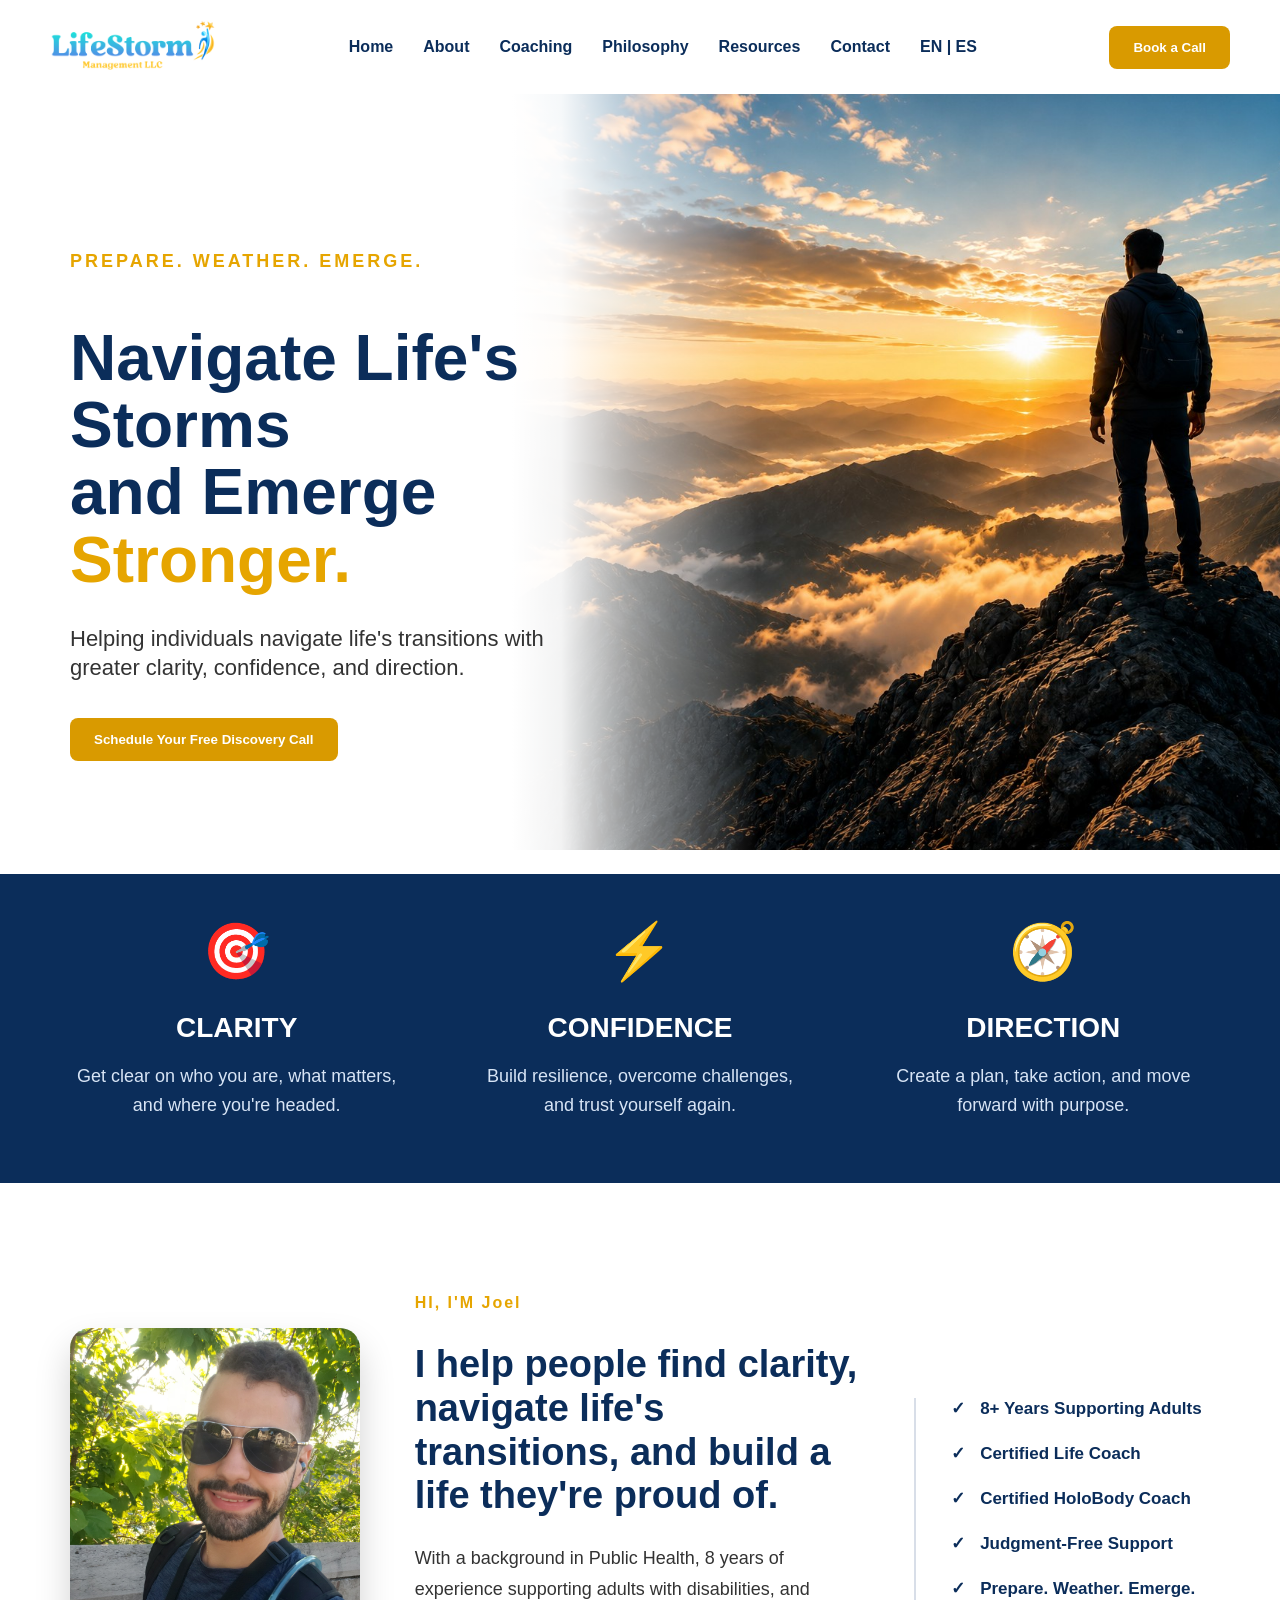
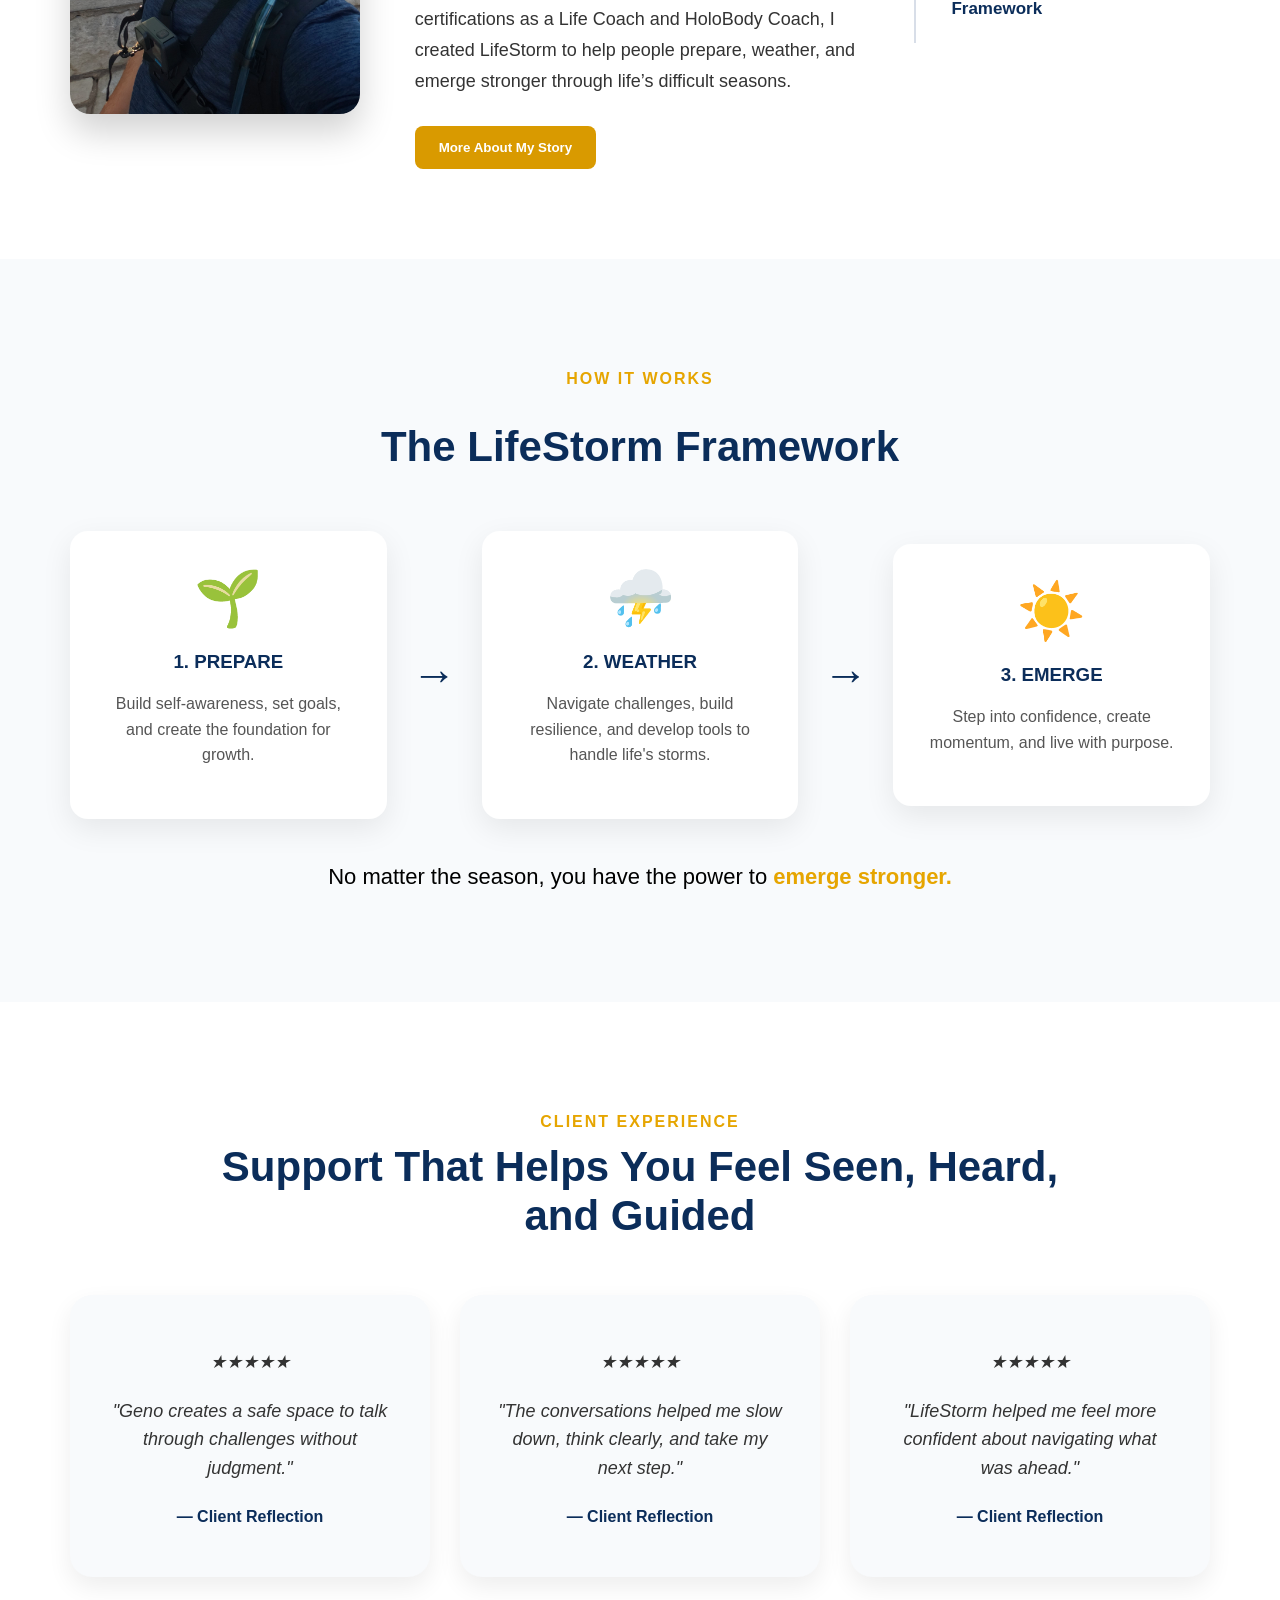
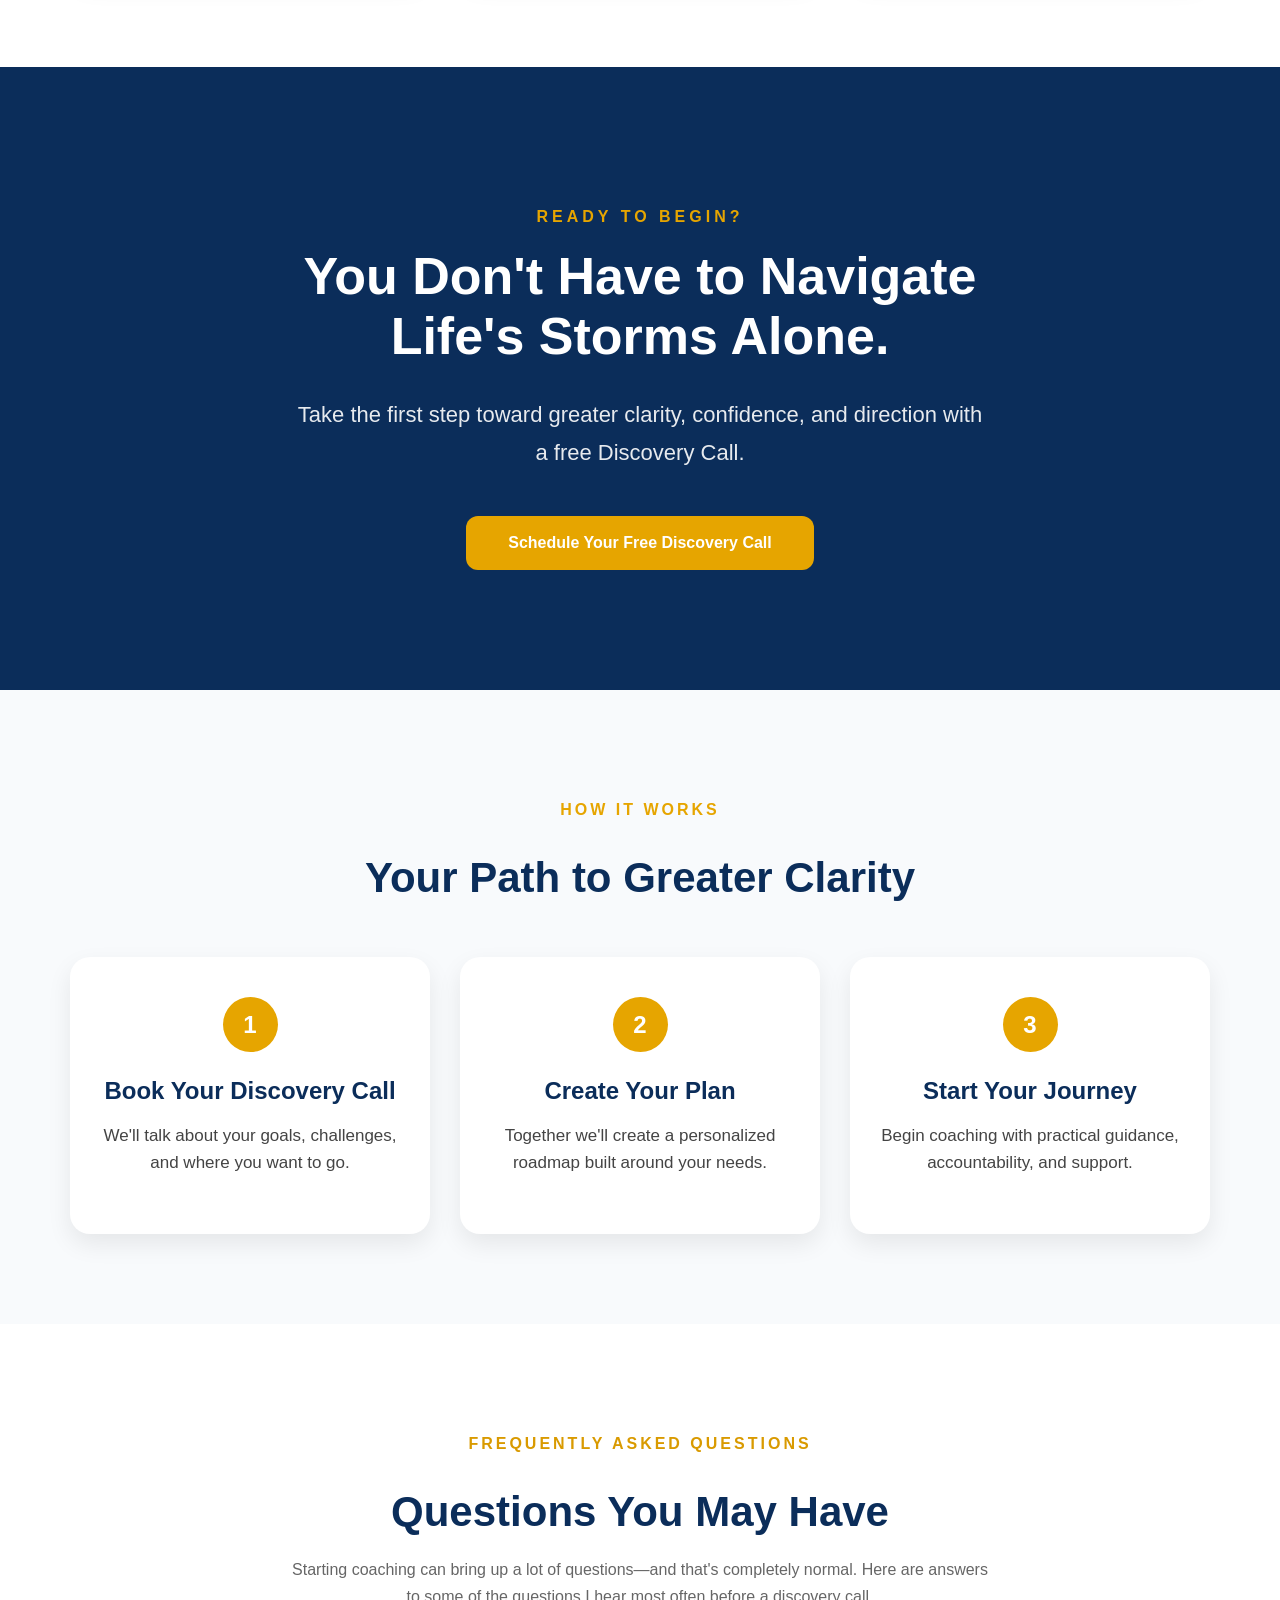
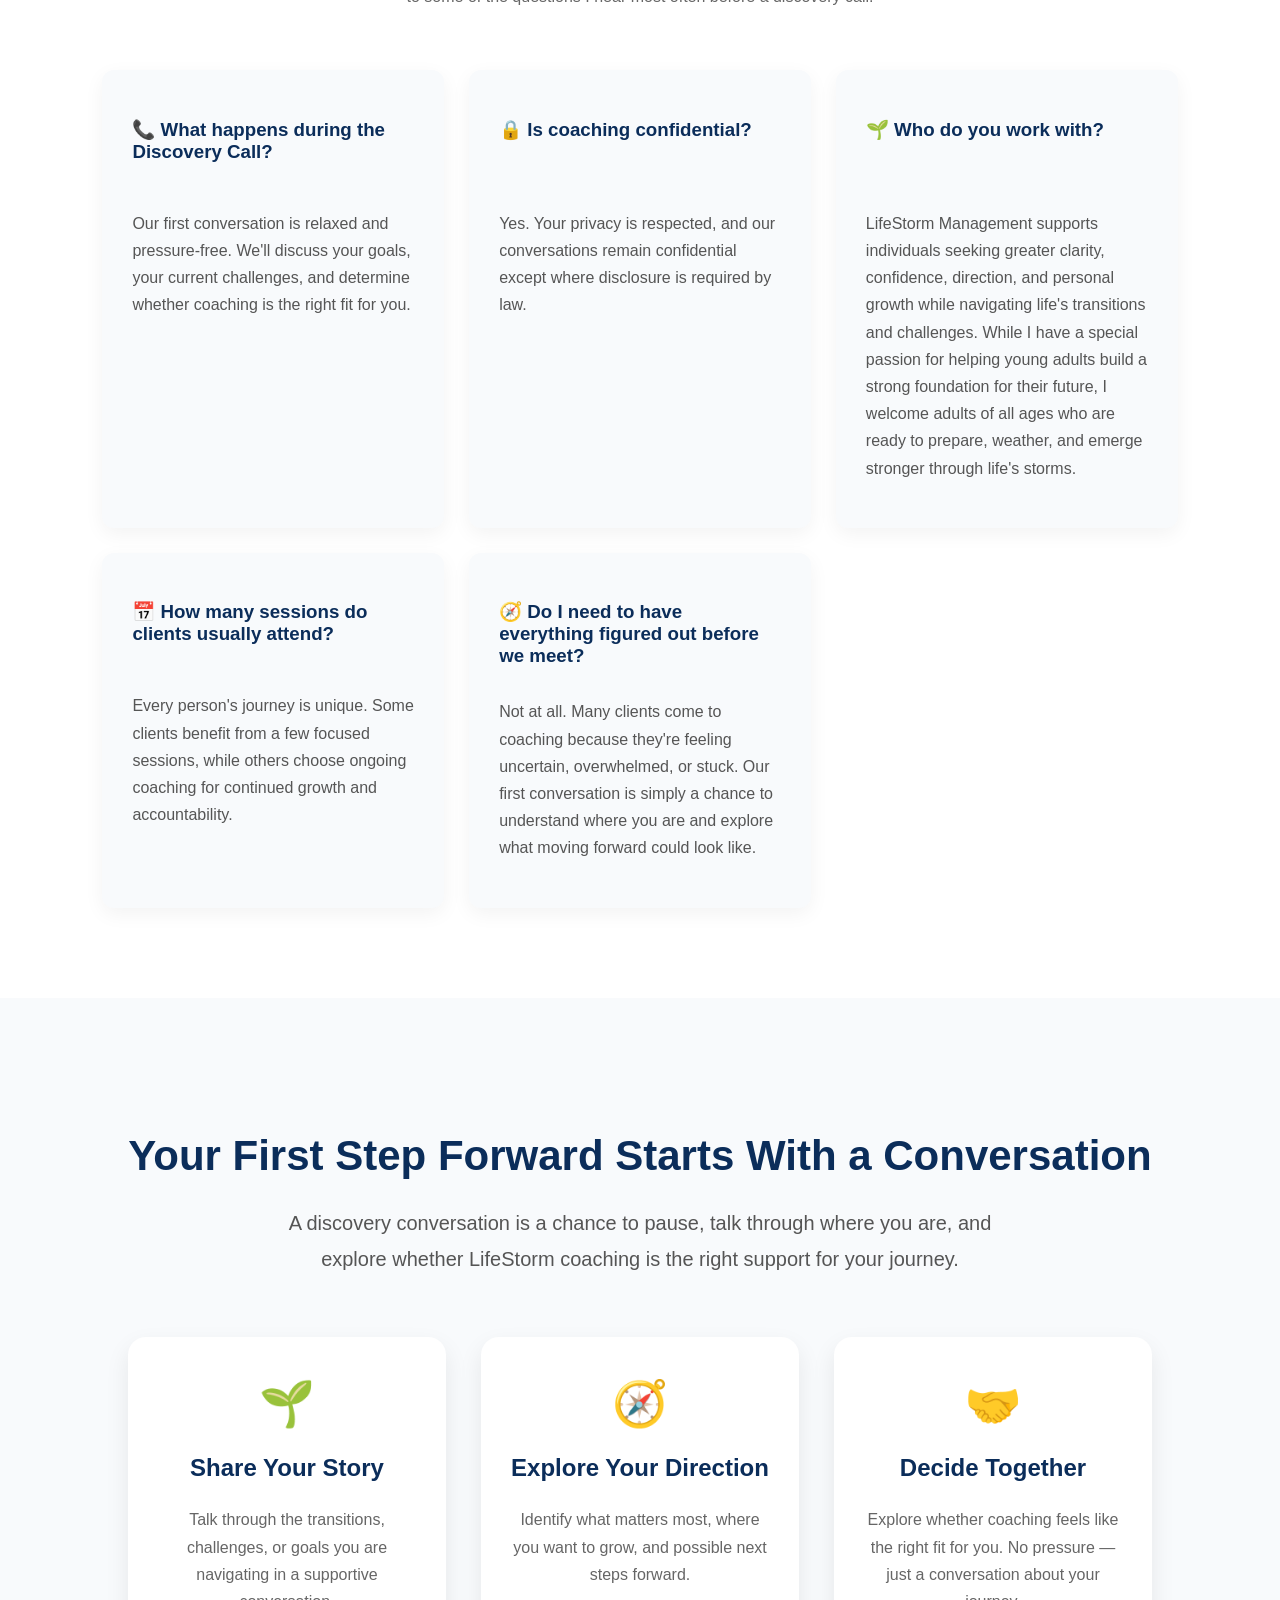
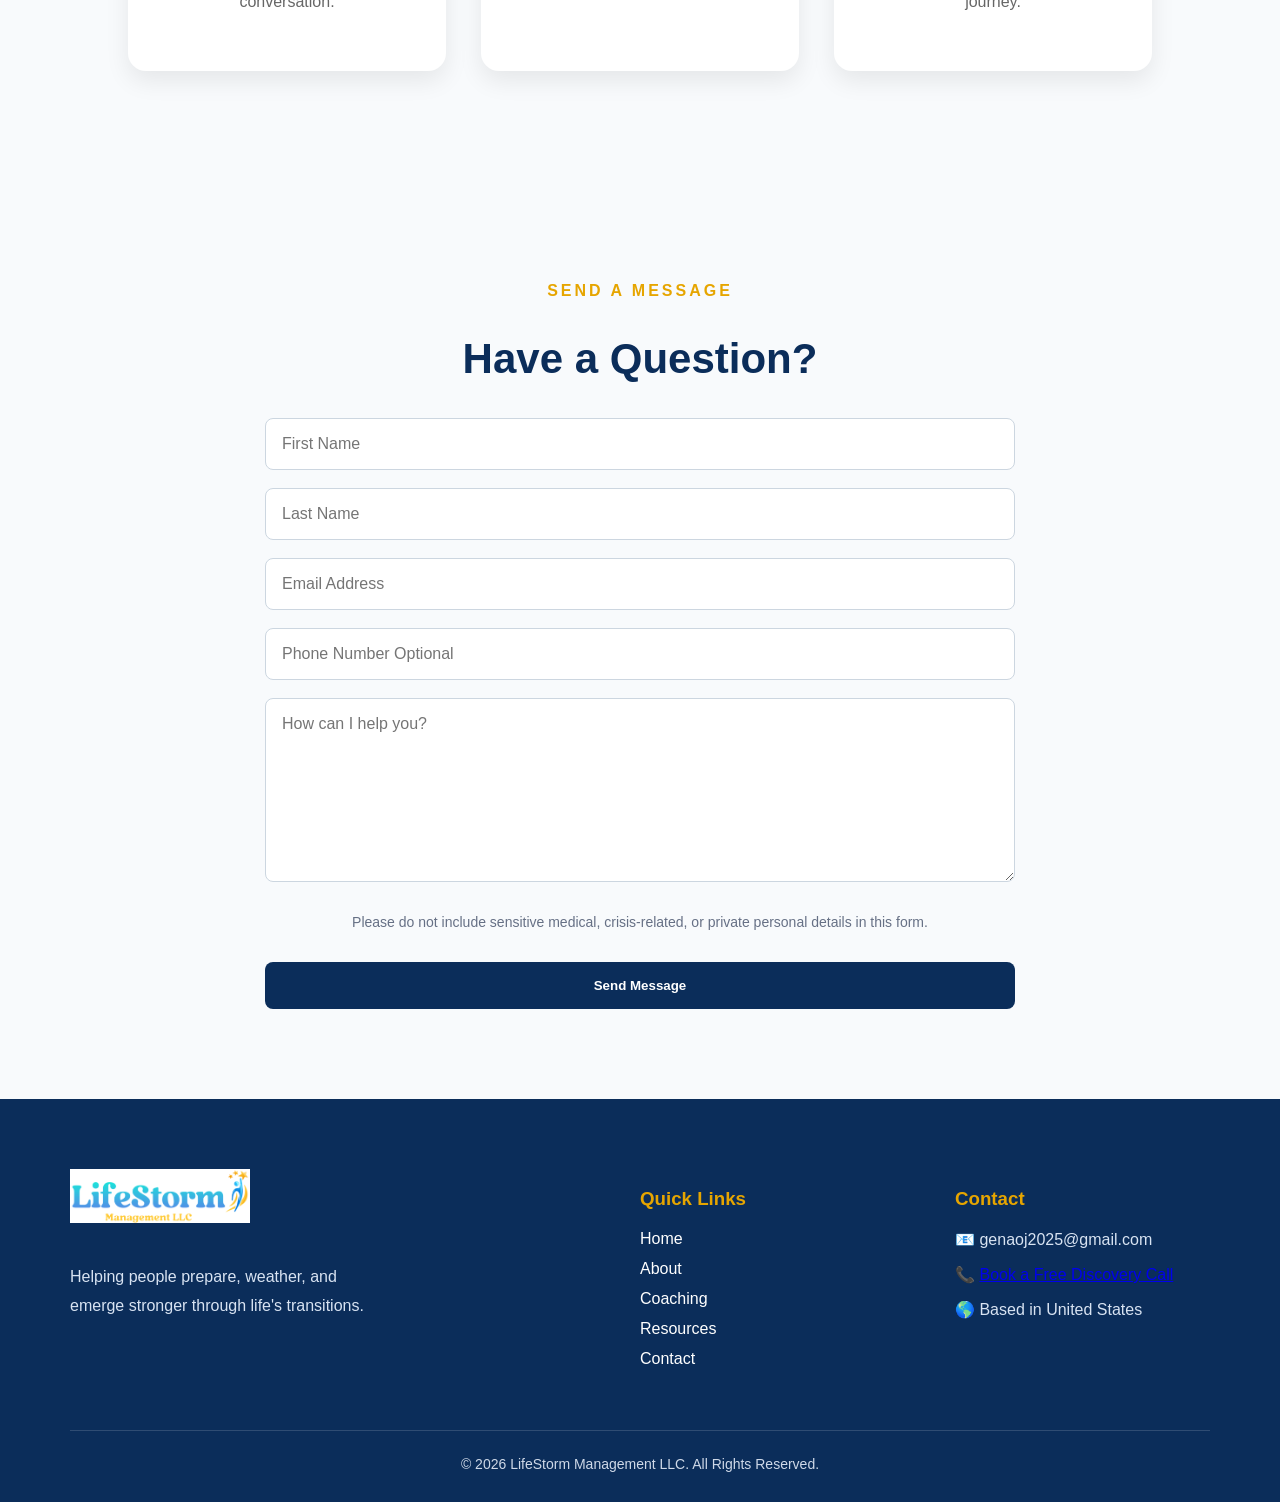
==== commit ce1dc220: "Add discovery call section" ====
--- a/index.html
+++ b/index.html
@@ -340,6 +340,58 @@
 
 </section>
 
+<section class="discovery">
+
+  <h2>Your First Step Forward Starts With a Conversation</h2>
+
+    <p class="discovery-intro">
+        A discovery conversation is a chance to pause,
+        talk through where you are, and explore whether LifeStorm coaching
+        is the right support for your journey.
+    </p>
+
+
+    <div class="discovery-steps">
+
+        <div class="discovery-card">
+            <div class="discovery-icon">🌱</div>
+
+            <h3>Share Your Story</h3>
+
+            <p>
+                Talk through the transitions, challenges, or goals
+                you are navigating in a supportive conversation.
+            </p>
+        </div>
+
+
+        <div class="discovery-card">
+            <div class="discovery-icon">🧭</div>
+
+            <h3>Explore Your Direction</h3>
+
+            <p>
+                Identify what matters most, where you want to grow,
+                and possible next steps forward.
+            </p>
+        </div>
+
+
+        <div class="discovery-card">
+            <div class="discovery-icon">🤝</div>
+
+            <h3>Decide Together</h3>
+
+           <p>
+Explore whether coaching feels like the right fit for you.
+No pressure — just a conversation about your journey.
+</p>
+        </div>
+
+    </div>
+
+</section>
+
 <section class="contact-form-section" id="message">
     <h4>SEND A MESSAGE</h4>
     <h2>Have a Question?</h2>
--- a/css/style.css
+++ b/css/style.css
@@ -1707,4 +1707,99 @@
     text-align: center !important;
     margin: 0 auto 12px !important;
   }
+}
+@media (max-width: 768px) {
+
+.testimonial-cards {
+    display: flex !important;
+    flex-direction: column !important;
+    align-items: center !important;
+    gap: 30px !important;
+    overflow-x: hidden !important;
+}
+
+.testimonial-card {
+    width: 100% !important;
+    max-width: 340px !important;
+    margin: 0 auto !important;
+}
+
+}
+/* DISCOVERY SECTION */
+
+.discovery {
+    padding: 100px 10%;
+    background: #f8fafc;
+    text-align: center;
+}
+
+
+.discovery h2 {
+    font-size: 42px;
+    color: #0B2D5A;
+    margin-bottom: 25px;
+}
+
+
+.discovery-intro {
+    max-width: 750px;
+    margin: 0 auto 60px;
+    font-size: 20px;
+    line-height: 1.8;
+    color: #555;
+}
+
+
+.discovery-steps {
+    display: flex;
+    gap: 35px;
+    justify-content: center;
+}
+
+
+.discovery-card {
+    background: white;
+    padding: 40px 30px;
+    border-radius: 18px;
+    width: 30%;
+    box-shadow: 0 10px 25px rgba(0,0,0,.08);
+}
+
+
+.discovery-icon {
+    font-size: 45px;
+    margin-bottom: 20px;
+}
+
+
+.discovery-card h3 {
+    color: #0B2D5A;
+    font-size: 24px;
+}
+
+
+.discovery-card p {
+    color: #666;
+    line-height: 1.7;
+}
+@media(max-width:768px){
+
+.discovery {
+    padding:70px 24px;
+}
+
+.discovery-steps {
+    flex-direction:column;
+    align-items:center;
+}
+
+.discovery-card {
+    width:100%;
+    max-width:340px;
+}
+
+.discovery h2 {
+    font-size:32px;
+}
+
 }
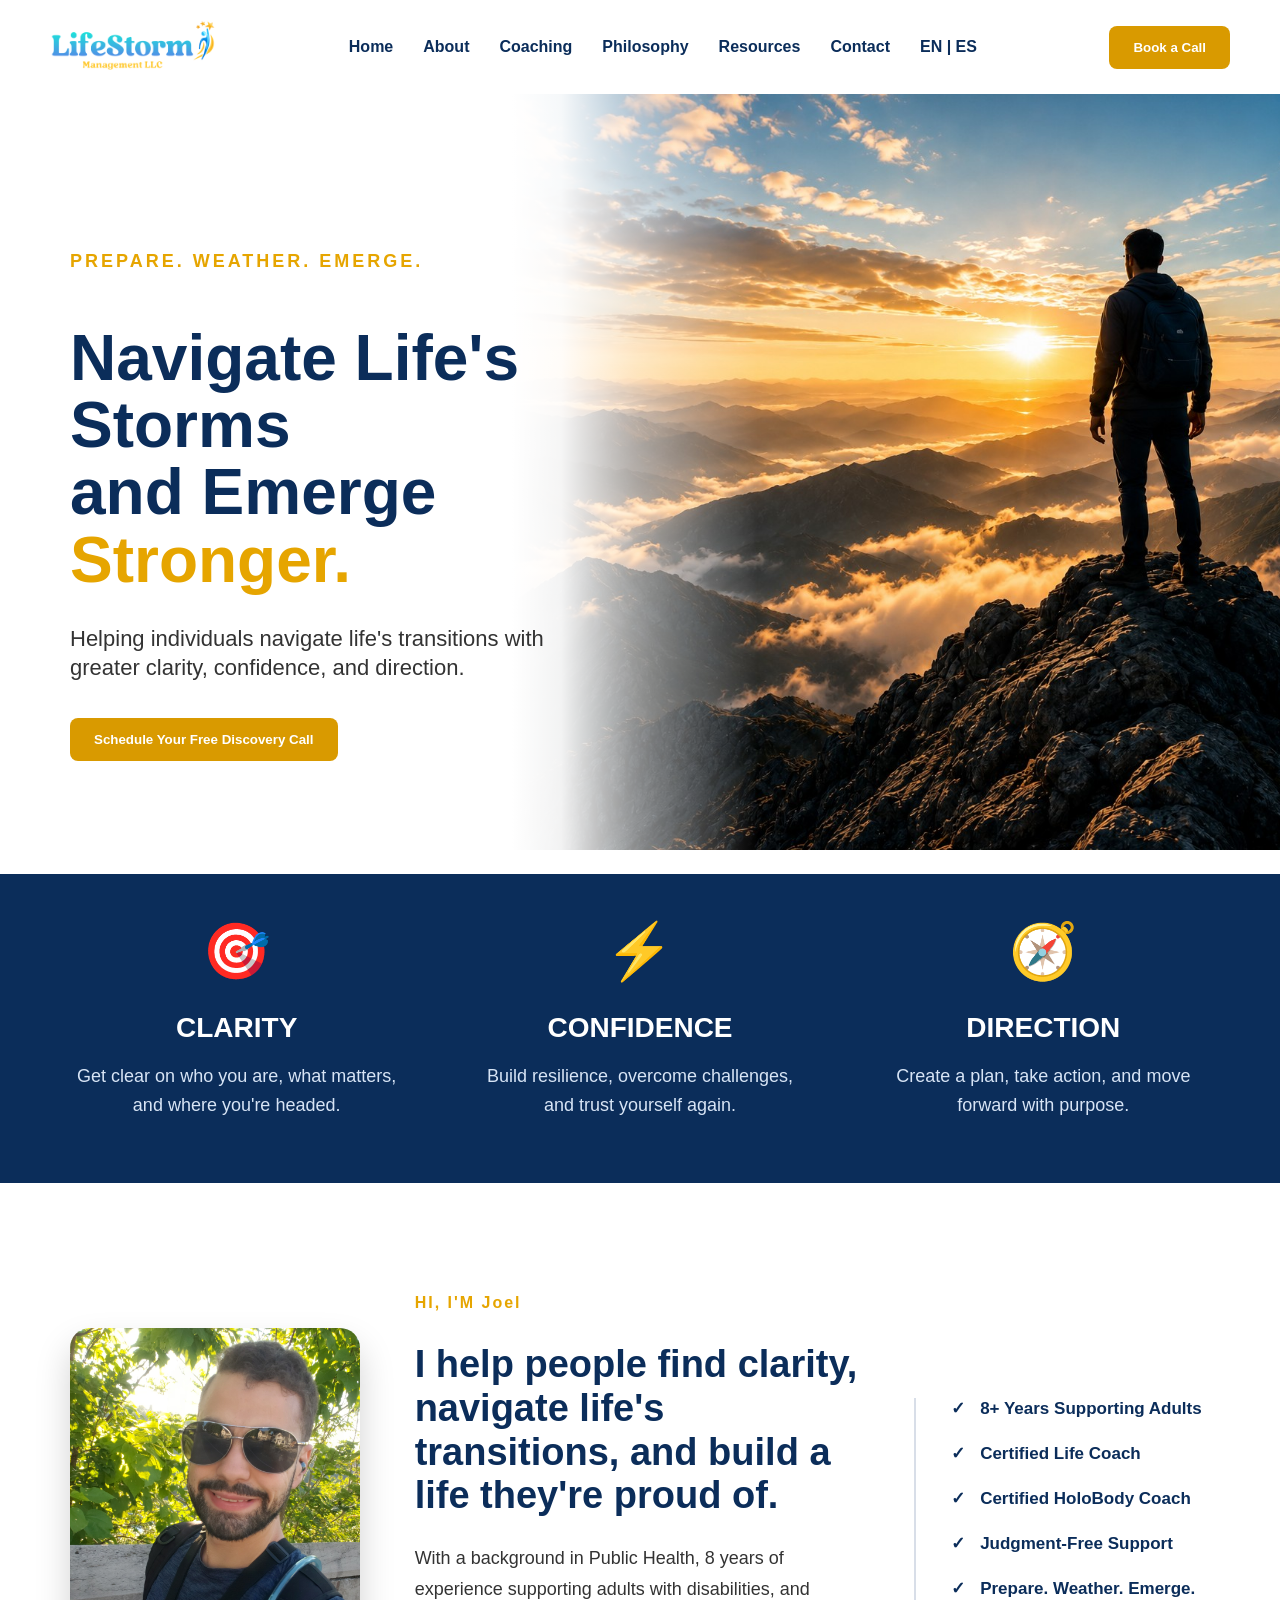
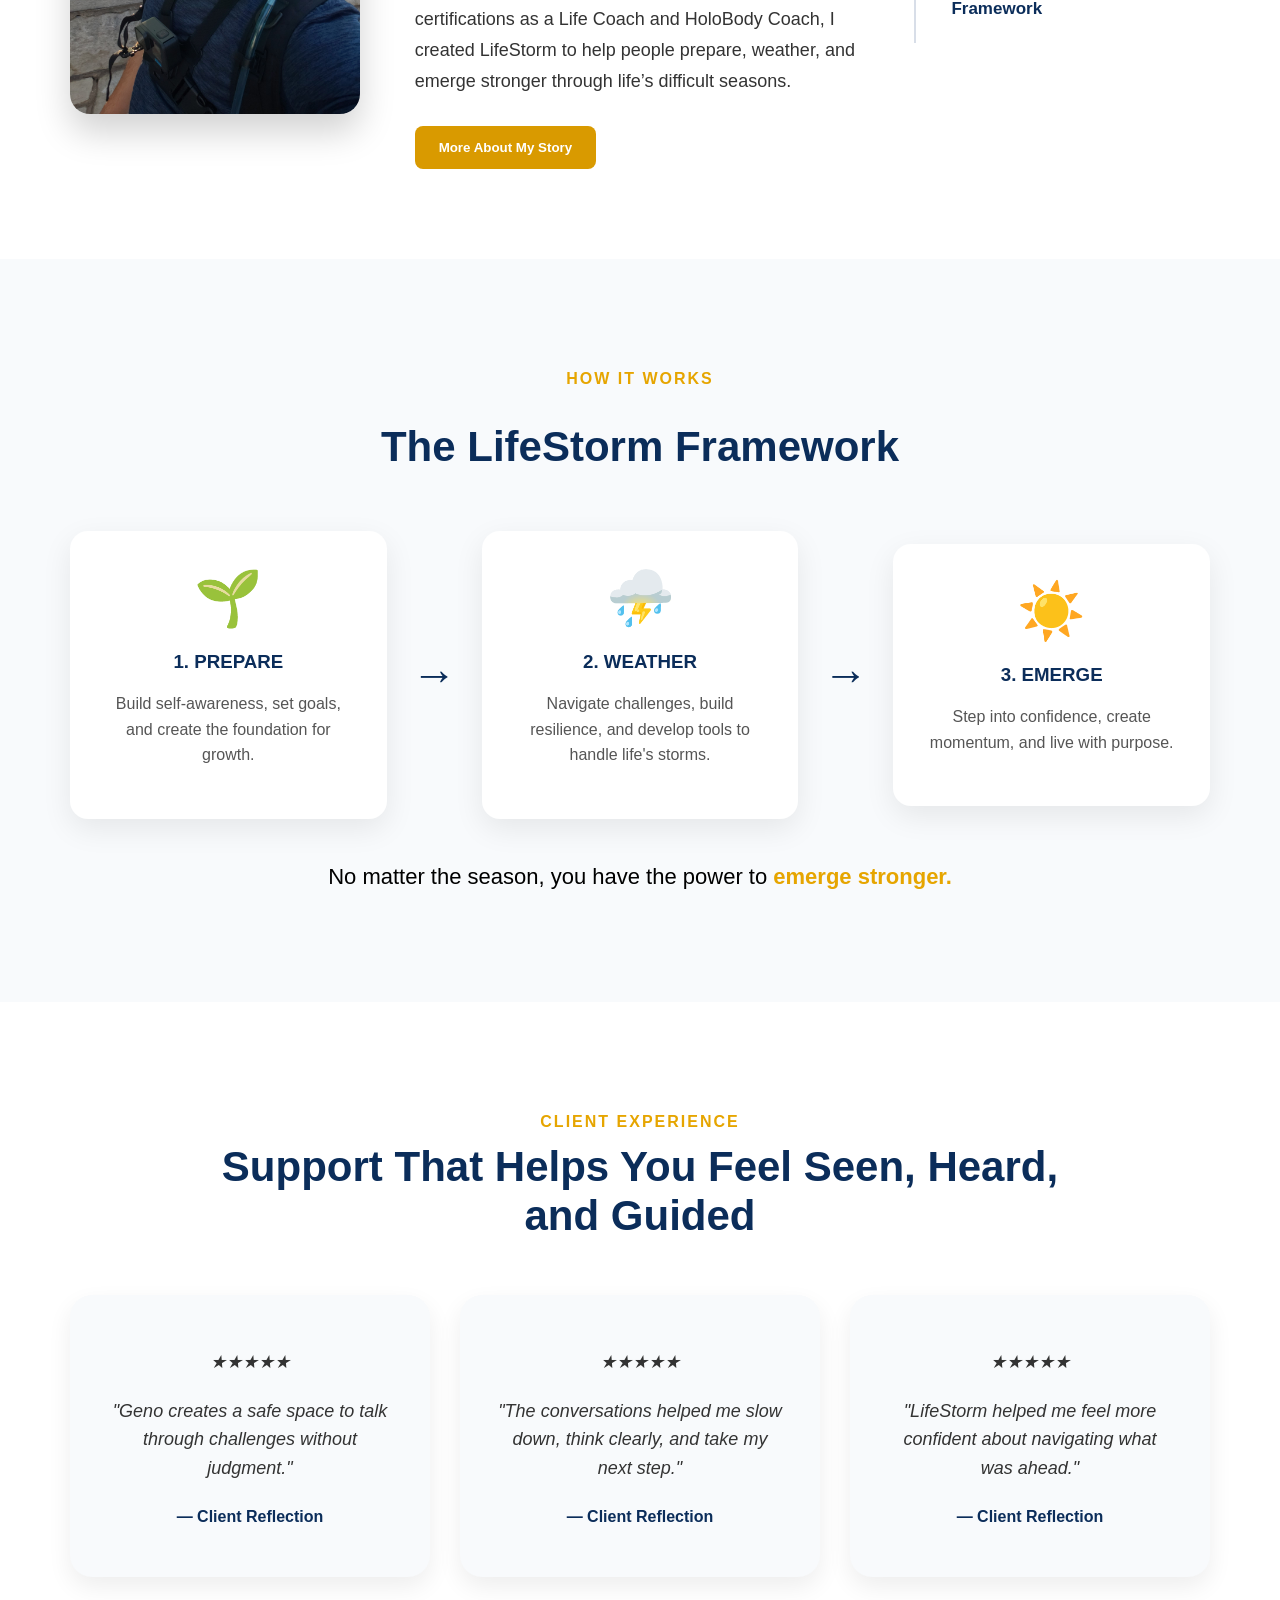
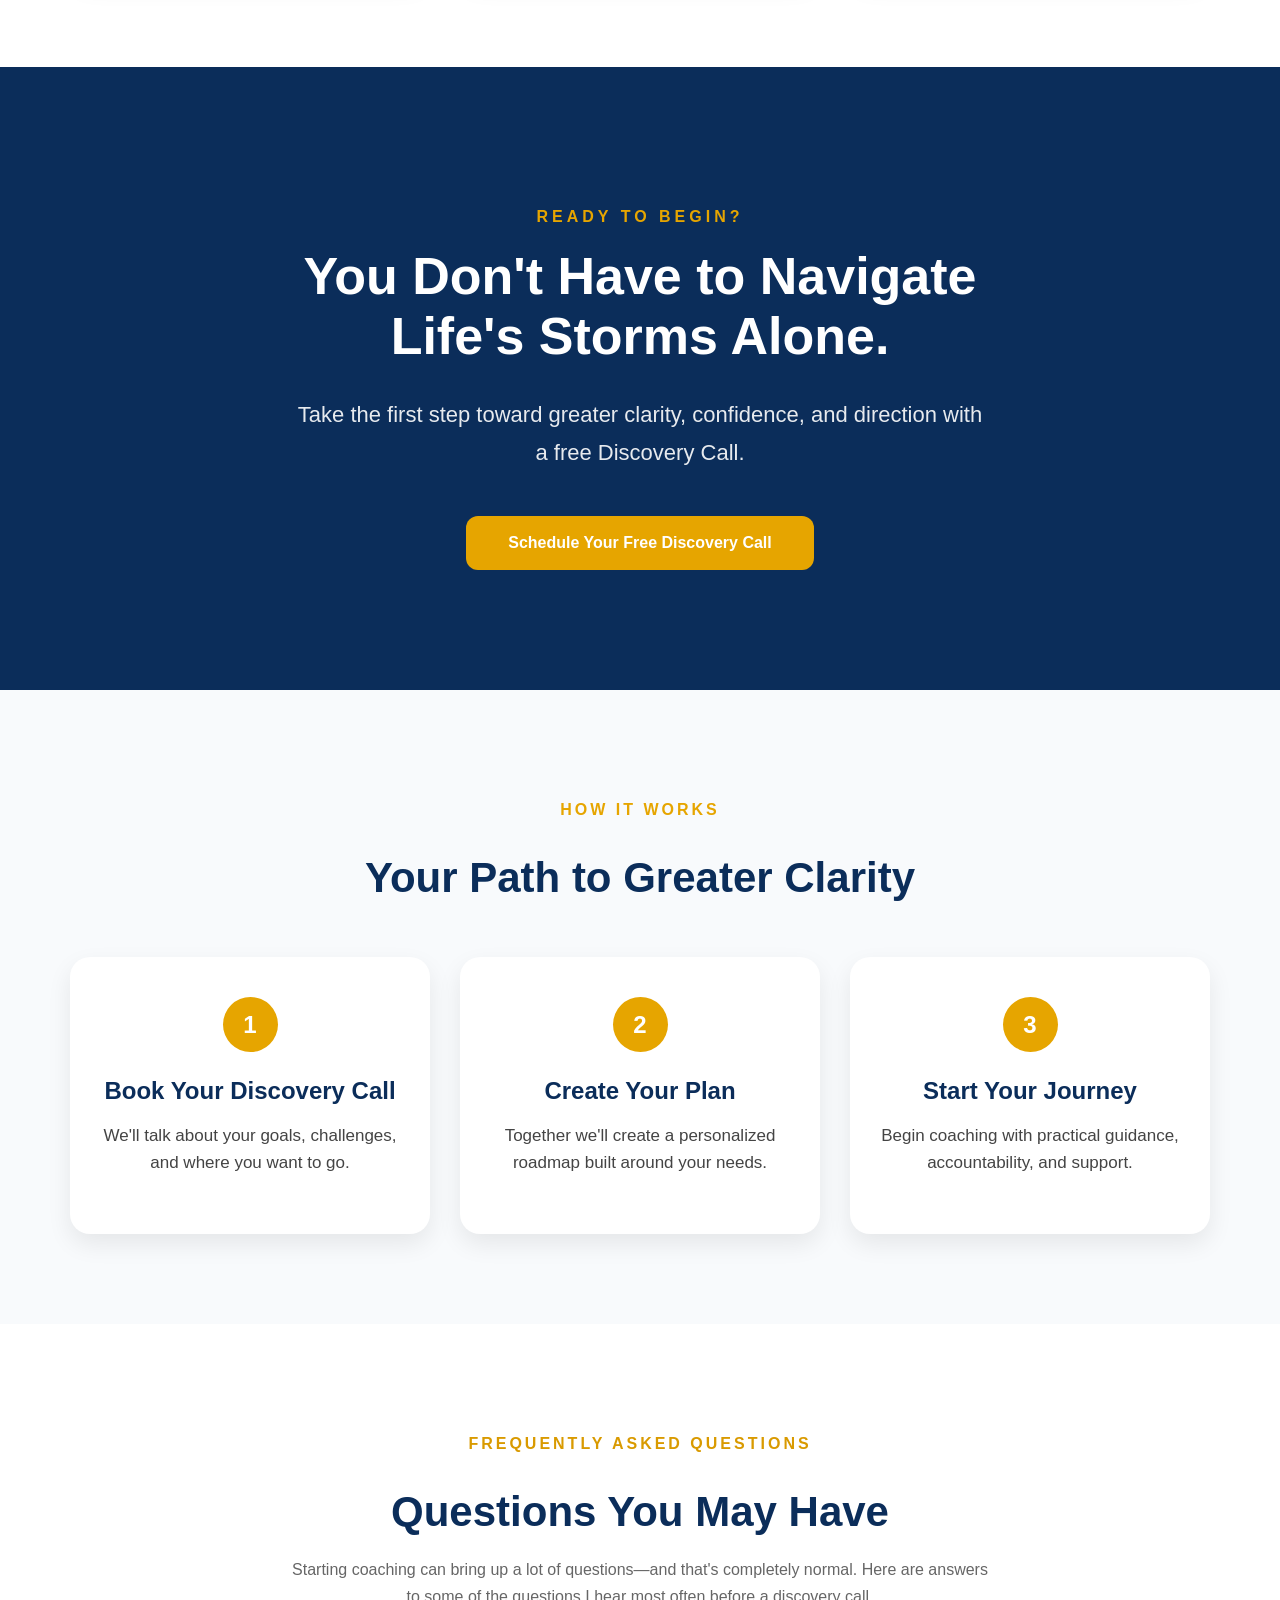
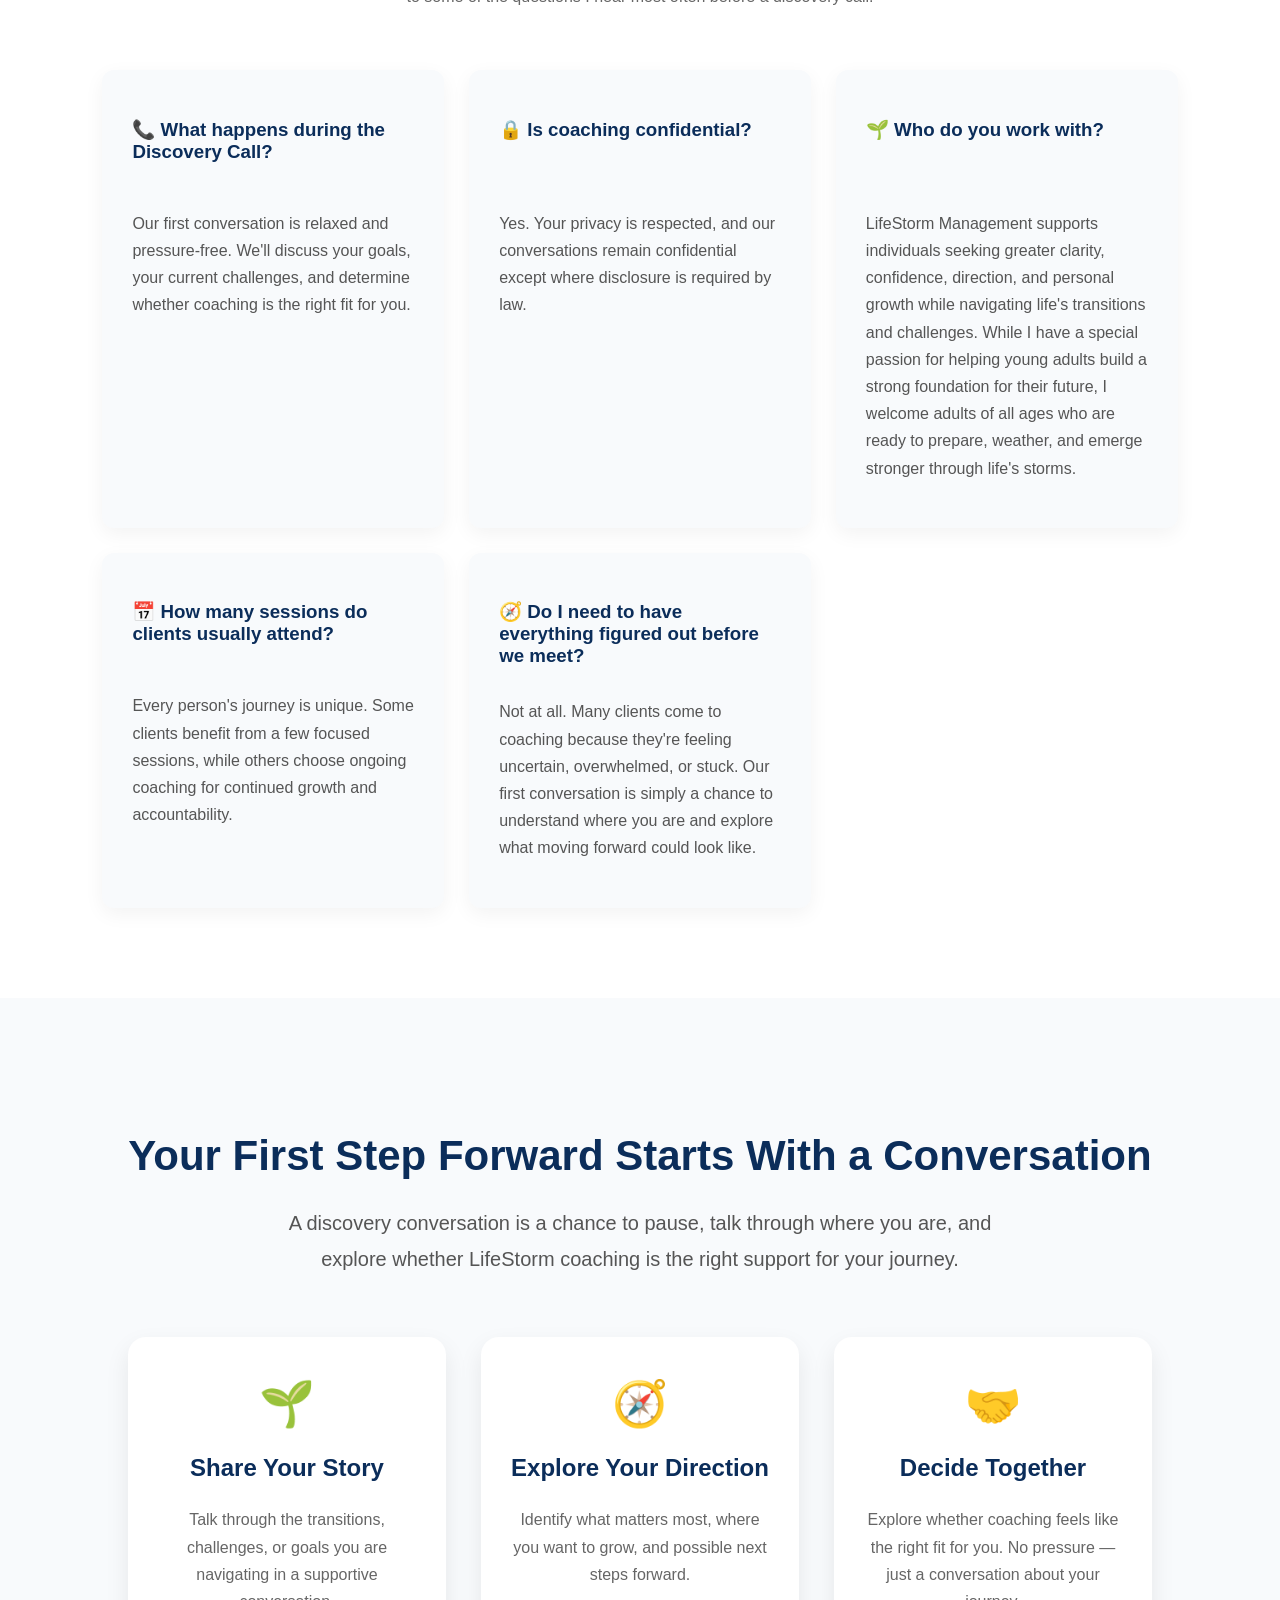
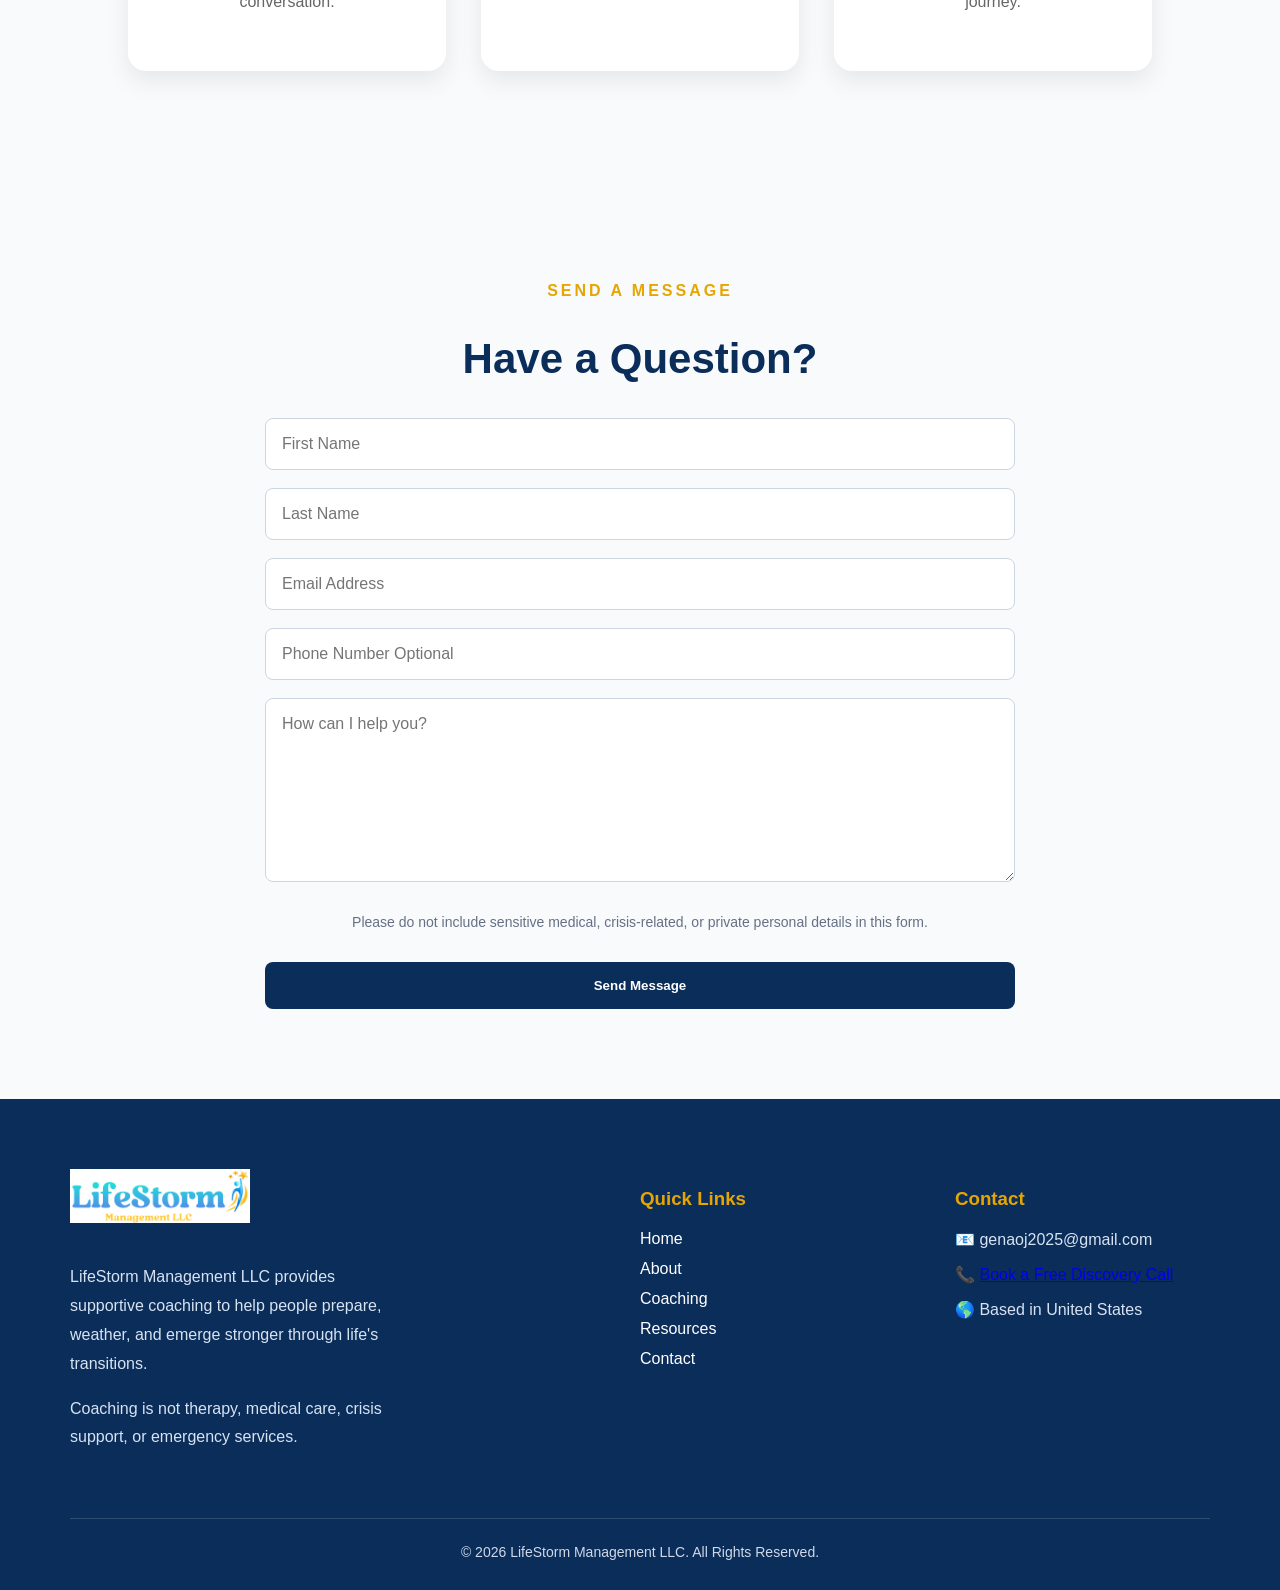
==== commit 9f1864e4: "Add structured data and footer trust language" ====
--- a/index.html
+++ b/index.html
@@ -2,6 +2,18 @@
 <html lang="en">
 
 <head>
+
+<!-- Social Sharing Preview -->
+<meta property="og:title" content="LifeStorm Management Coaching">
+<meta property="og:description" content="Prepare, weather, and emerge stronger through life's unexpected storms with supportive coaching.">
+<meta property="og:type" content="website">
+<meta property="og:url" content="https://lifestormmgt.com/">
+<meta property="og:image" content="https://lifestormmgt.com/images/lifestorm-preview.png">
+
+<meta name="twitter:card" content="summary_large_image">
+<meta name="twitter:title" content="LifeStorm Management Coaching">
+<meta name="twitter:description" content="Navigate life's transitions with clarity, resilience, and support.">
+<meta name="twitter:image" content="https://lifestormmgt.com/images/lifestorm-preview.png">
 
 <meta name="google-site-verification" content="nvJlB9d3GMlcm3rC14JB83sNYaW3RYmLX_DPF91oGMk" />
 
@@ -20,11 +32,42 @@
     <meta name="viewport"
           content="width=device-width, initial-scale=1.0">
 
-    <title>LifeStorm Management</title>
+   <title>LifeStorm Management | Life Coaching for Growth & Life Transitions</title>
+
+<meta name="description" content="LifeStorm Management provides supportive life coaching to help you navigate transitions, build resilience, and move forward with clarity and confidence.">
+
+<meta name="keywords" content="life coaching, personal growth coaching, life transitions, resilience coaching, confidence coaching, personal development">
+
+<meta property="og:title" content="LifeStorm Management | Navigate Life's Storms With Confidence">
+
+<meta property="og:description" content="Prepare, weather, and emerge stronger through life's unexpected storms with supportive coaching.">
+
+<meta property="og:type" content="website">
+
+<meta property="og:url" content="https://lifestormmgt.com/">
 
     <link rel="icon" type="image/png" href="images/favicon.png">
 
     <link rel="stylesheet" href="css/style.css">
+
+<script type="application/ld+json">
+{
+  "@context": "https://schema.org",
+  "@type": "ProfessionalService",
+  "name": "LifeStorm Management LLC",
+  "url": "https://lifestormmgt.com/",
+  "logo": "https://lifestormmgt.com/images/lifestorm-logo.png",
+  "image": "https://lifestormmgt.com/images/lifestorm-preview.png",
+  "description": "LifeStorm Management provides supportive life coaching to help people navigate transitions, build resilience, and move forward with clarity and confidence.",
+  "founder": {
+    "@type": "Person",
+    "name": "Joel"
+  },
+  "serviceType": "Life coaching and personal growth coaching",
+  "areaServed": "United States",
+  "sameAs": []
+}
+</script>
 
 </head>
 
@@ -423,9 +466,14 @@
 
             <img src="images/lifestorm-logo.png" alt="LifeStorm Logo">
 
-            <p>
-               Helping people prepare, weather, and emerge stronger through life's transitions.
-            </p>
+           <p>
+    LifeStorm Management LLC provides supportive coaching to help people prepare, weather,
+    and emerge stronger through life's transitions.
+</p>
+
+<p class="footer-note">
+    Coaching is not therapy, medical care, crisis support, or emergency services.
+</p>
 
         </div>
 
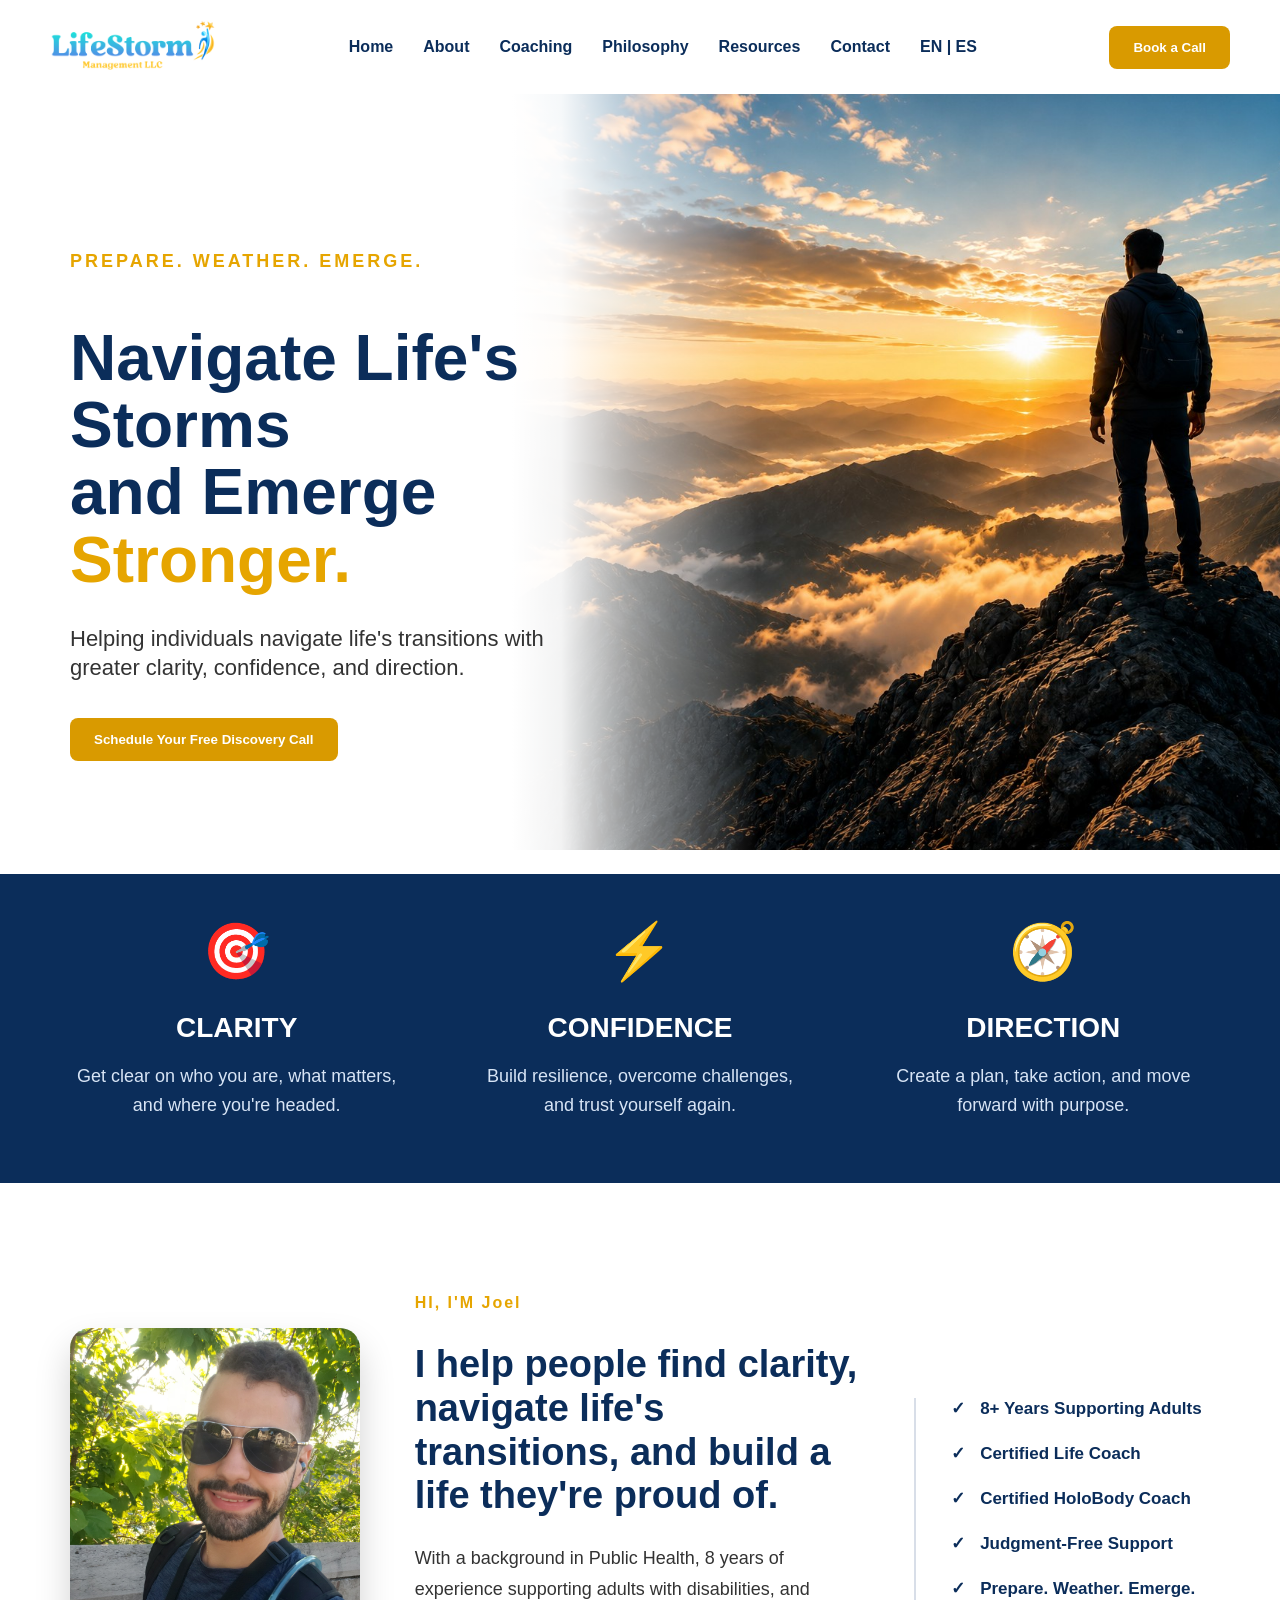
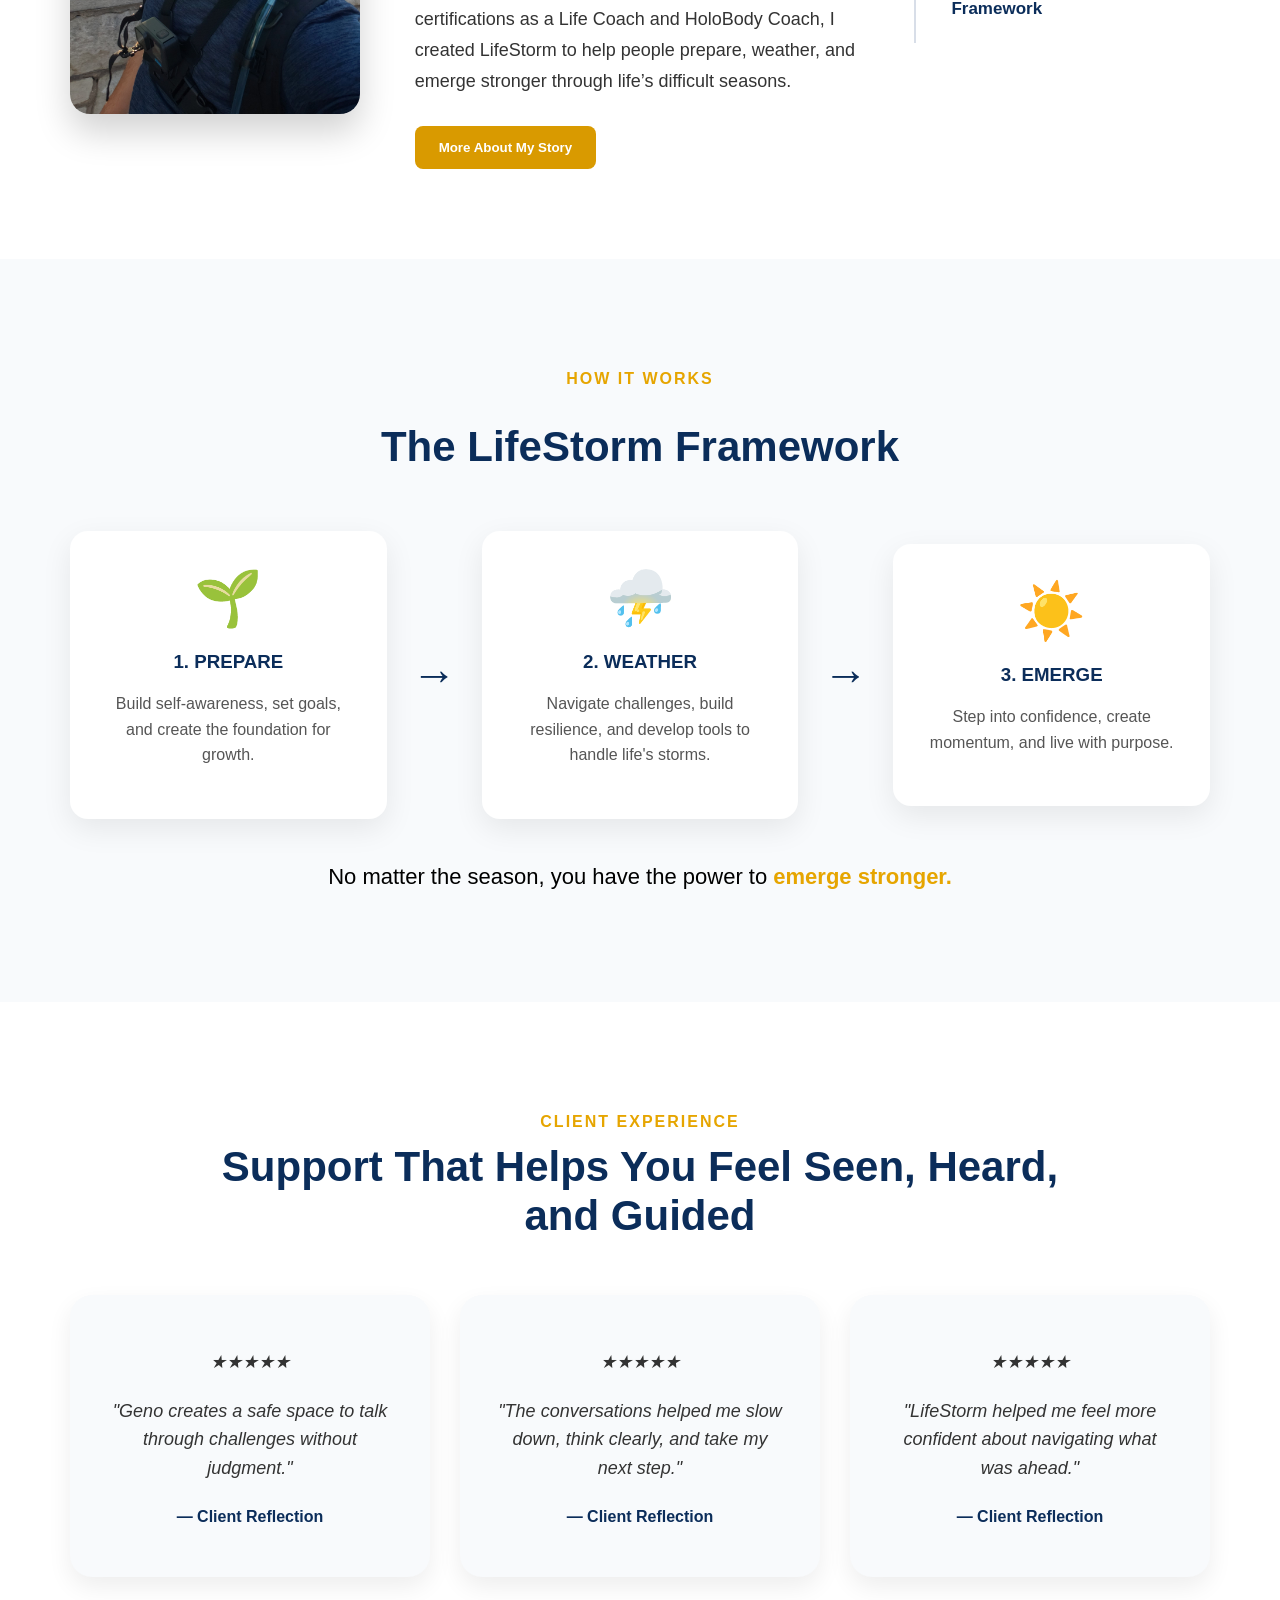
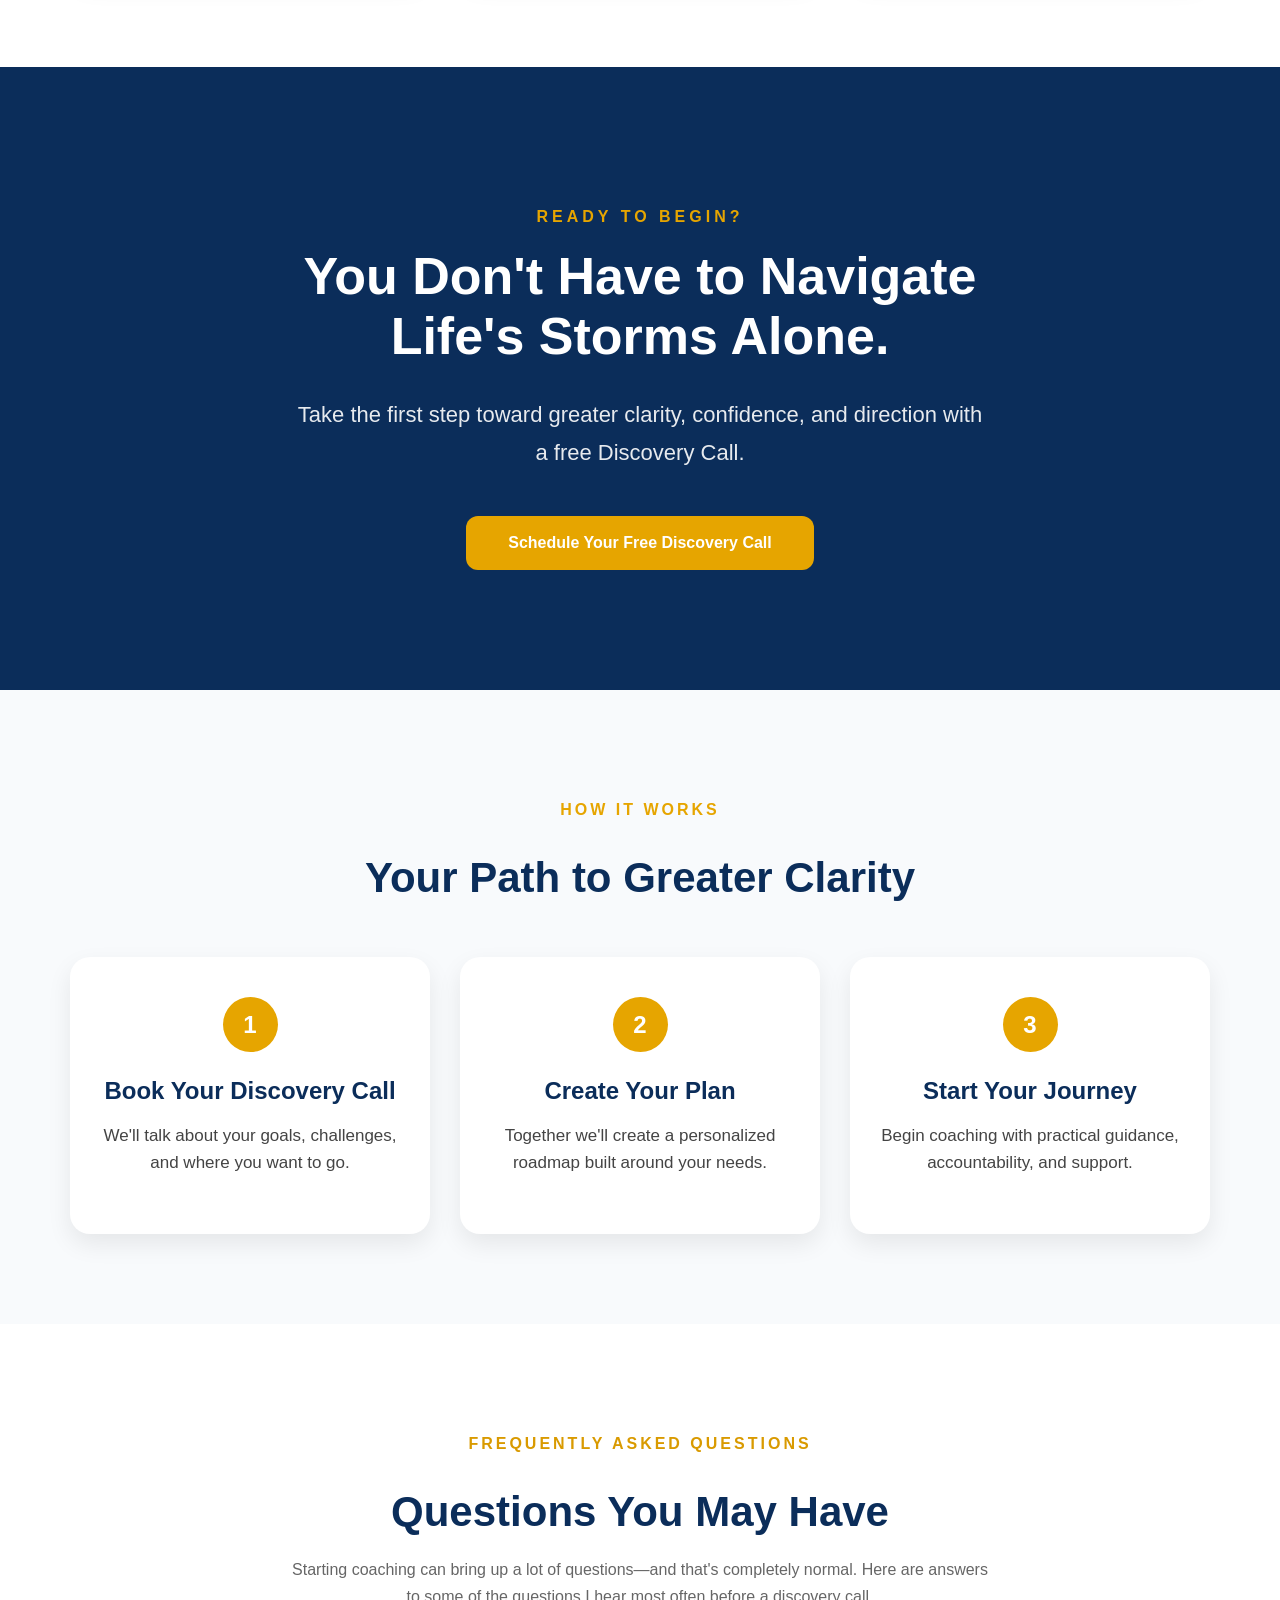
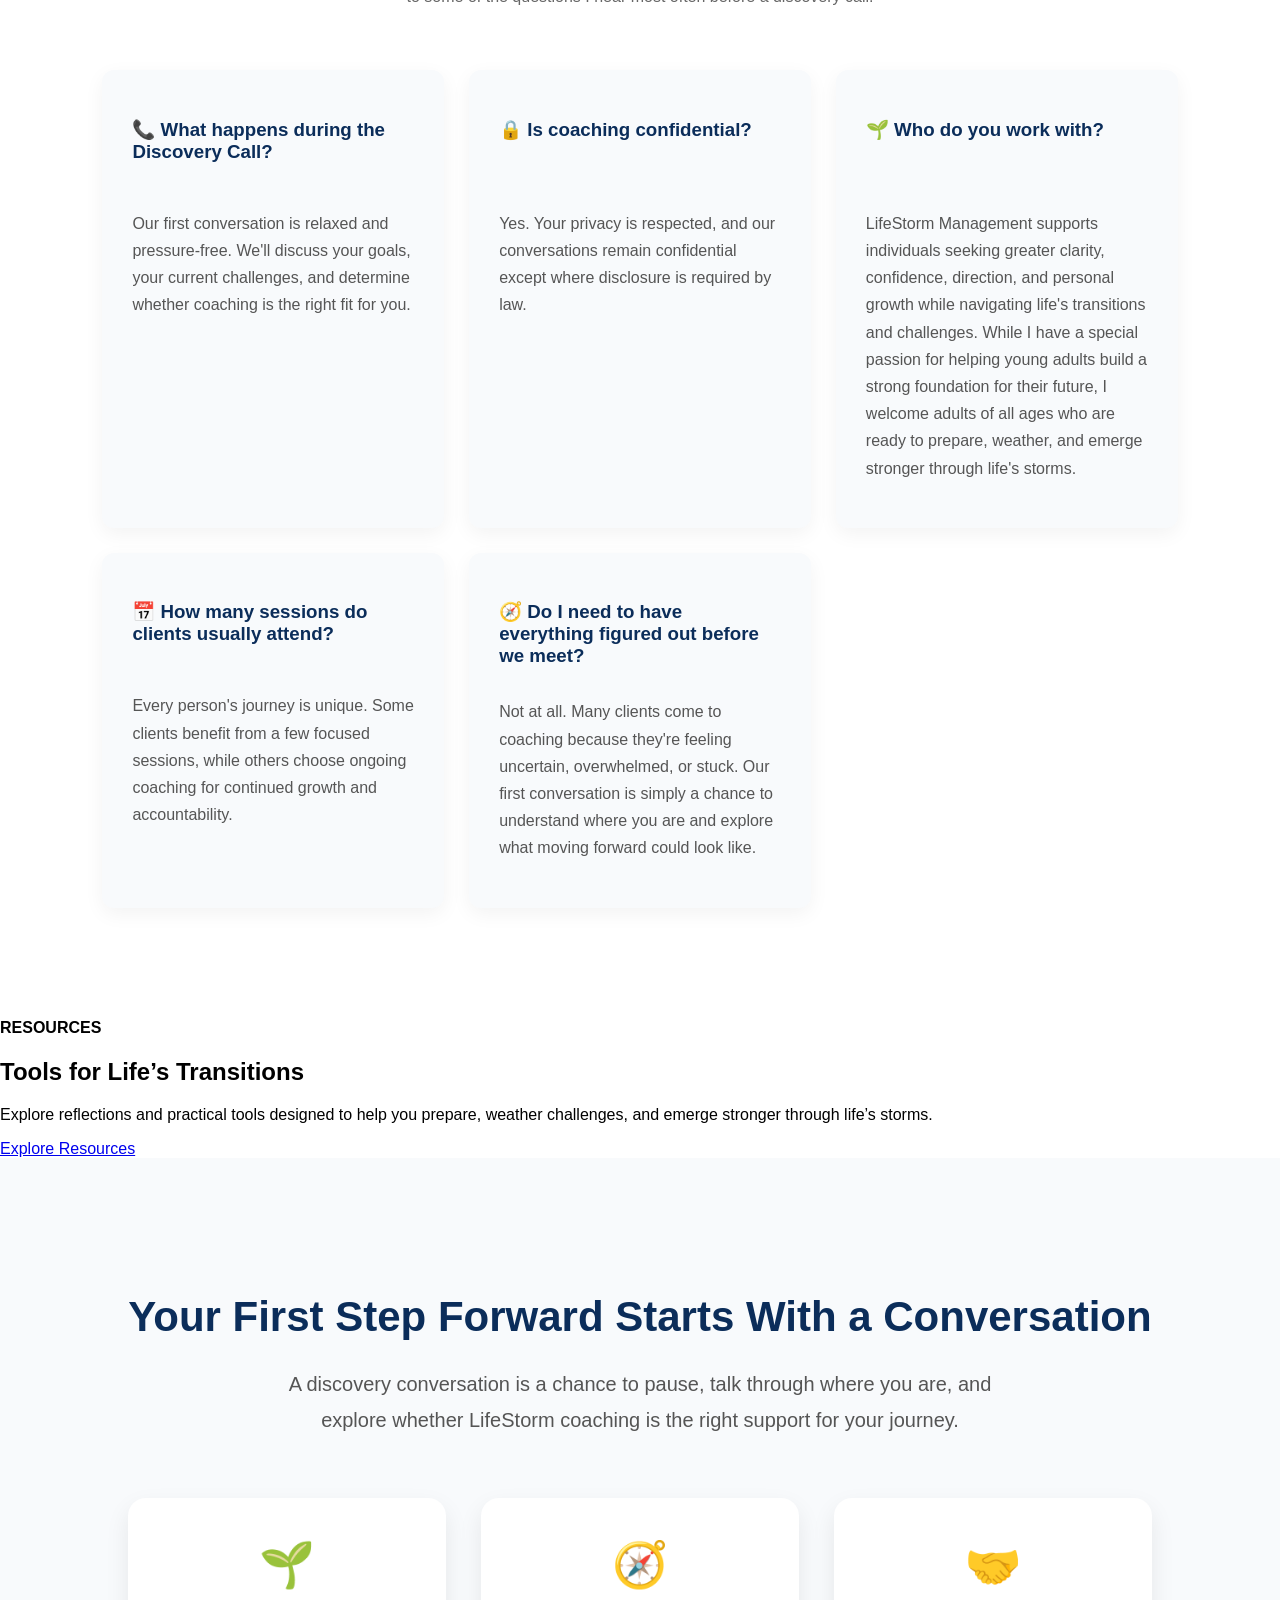
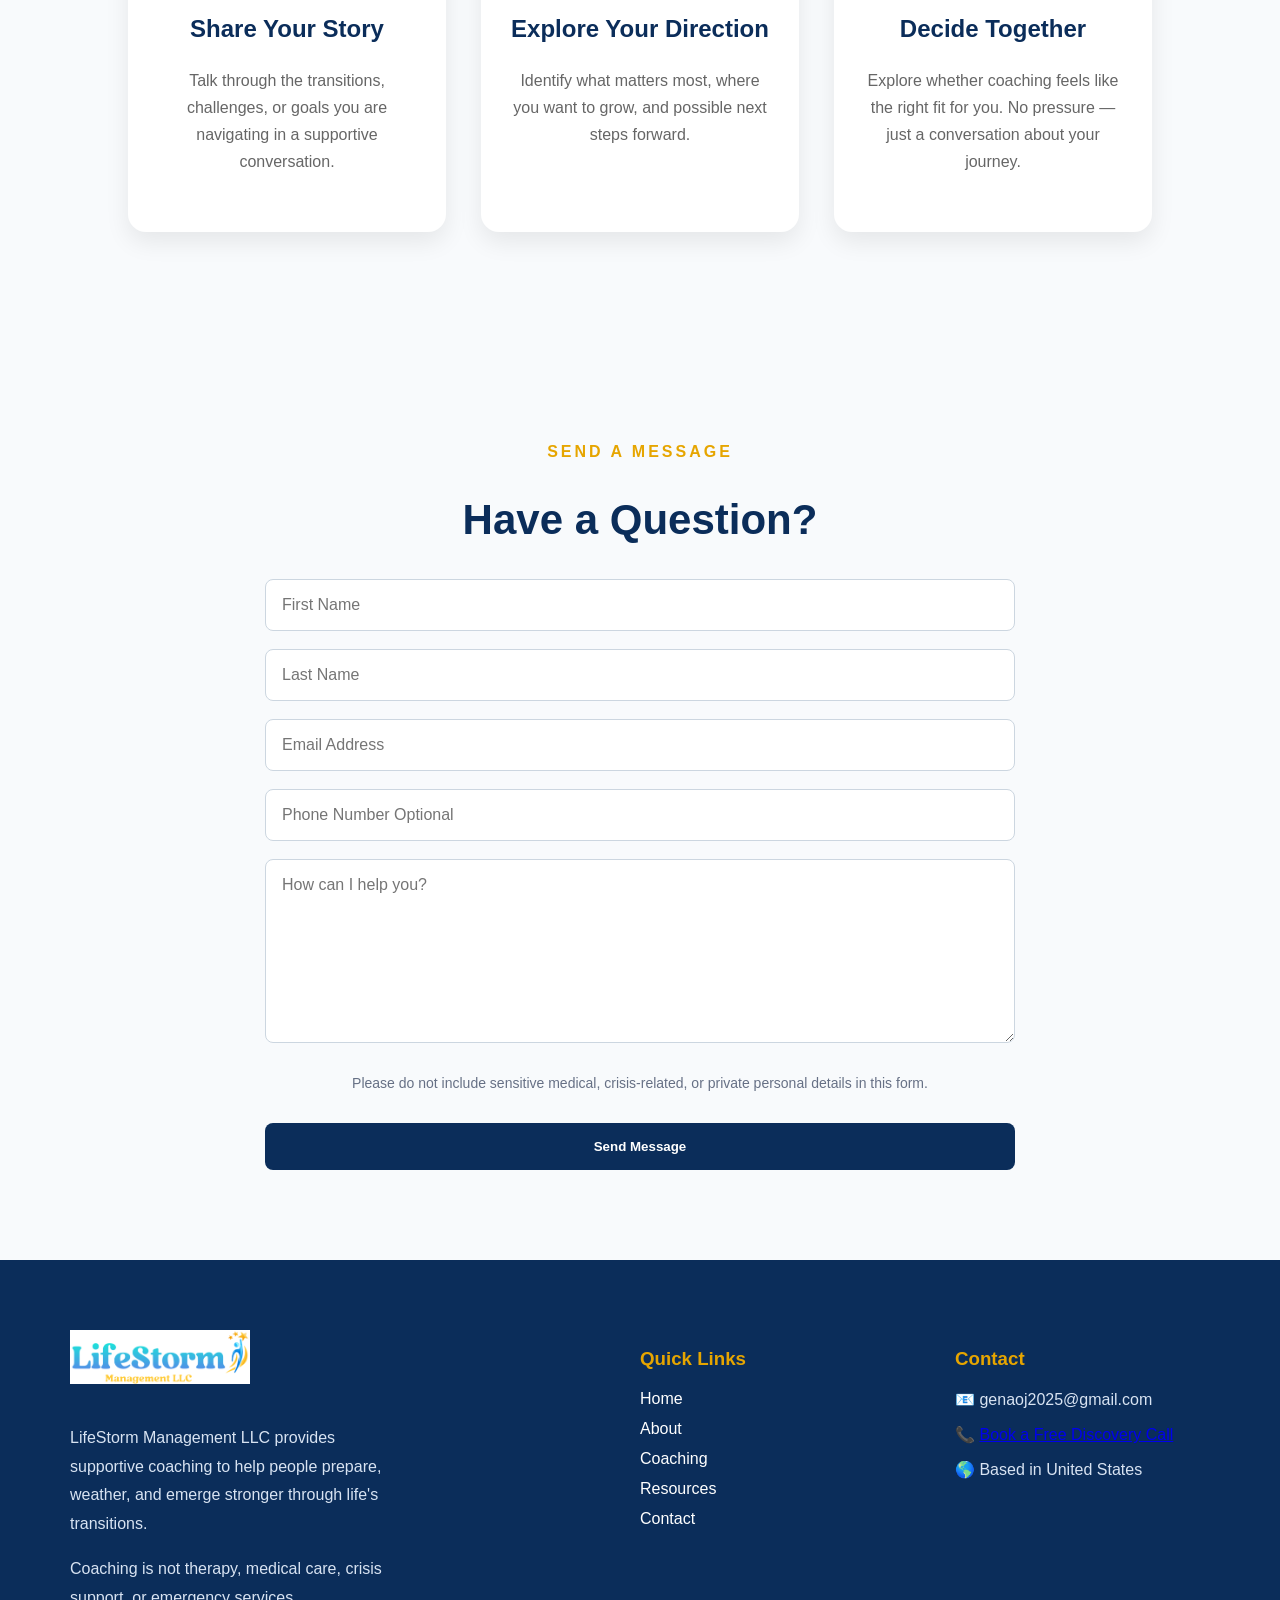
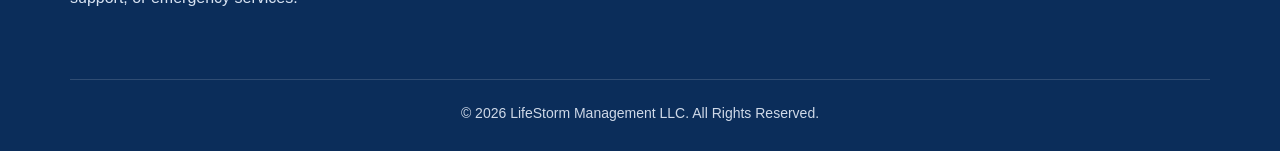
==== commit c0c72ad7: "Adding resource page" ====
--- a/index.html
+++ b/index.html
@@ -86,7 +86,7 @@
     <li><a href="index.html#about">About</a></li>
     <li><a href="index.html#coaching">Coaching</a></li>
     <li><a href="philosophy.html">Philosophy</a></li>
-    <li><a href="index.html#resources">Resources</a></li>
+     <li><a href="resources.html">Resources</a></li>
     <li><a href="index.html#contact">Contact</a></li>
 
     <li class="language-switch">
@@ -383,6 +383,23 @@
 
 </section>
 
+<section class="resources-preview" id="resources">
+
+    <h4>RESOURCES</h4>
+
+    <h2>Tools for Life’s Transitions</h2>
+
+    <p>
+        Explore reflections and practical tools designed to help you prepare,
+        weather challenges, and emerge stronger through life’s storms.
+    </p>
+
+    <a href="resources.html" class="btn">
+        Explore Resources
+    </a>
+
+</section>
+
 <section class="discovery">
 
   <h2>Your First Step Forward Starts With a Conversation</h2>
--- a/css/style.css
+++ b/css/style.css
@@ -1802,4 +1802,93 @@
     font-size:32px;
 }
 
+}
+/* RESOURCES PAGE */
+
+.resources-page {
+    background: #f8fafc;
+}
+
+.resources-hero {
+    padding: 130px 10% 90px;
+    text-align: center;
+}
+
+.resources-hero h4 {
+    color: #E6A500;
+    letter-spacing: 4px;
+    margin-bottom: 22px;
+}
+
+.resources-hero h1 {
+    color: #0B2D5A;
+    font-size: 58px;
+    line-height: 1.1;
+    margin-bottom: 28px;
+}
+
+.resources-hero p {
+    max-width: 820px;
+    margin: 0 auto;
+    font-size: 21px;
+    line-height: 1.8;
+    color: #555;
+}
+
+.resource-library {
+    display: flex;
+    justify-content: center;
+    gap: 35px;
+    padding: 30px 8% 110px;
+}
+
+.resource-card {
+    background: white;
+    padding: 42px 32px;
+    border-radius: 18px;
+    width: 30%;
+    box-shadow: 0 10px 25px rgba(0,0,0,.08);
+}
+
+.resource-card h3 {
+    color: #0B2D5A;
+    font-size: 24px;
+    margin-bottom: 18px;
+}
+
+.resource-card p {
+    color: #555;
+    line-height: 1.7;
+}
+
+.resource-card span {
+    display: inline-block;
+    margin-top: 22px;
+    color: #E6A500;
+    font-weight: 700;
+}
+
+@media(max-width:768px) {
+    .resources-hero {
+        padding: 90px 24px 60px;
+    }
+
+    .resources-hero h1 {
+        font-size: 38px;
+    }
+
+    .resources-hero p {
+        font-size: 18px;
+    }
+
+    .resource-library {
+        flex-direction: column;
+        align-items: center;
+        padding: 20px 24px 80px;
+    }
+
+    .resource-card {
+        width: 100%;
+        max-width: 340px;
+    }
 }
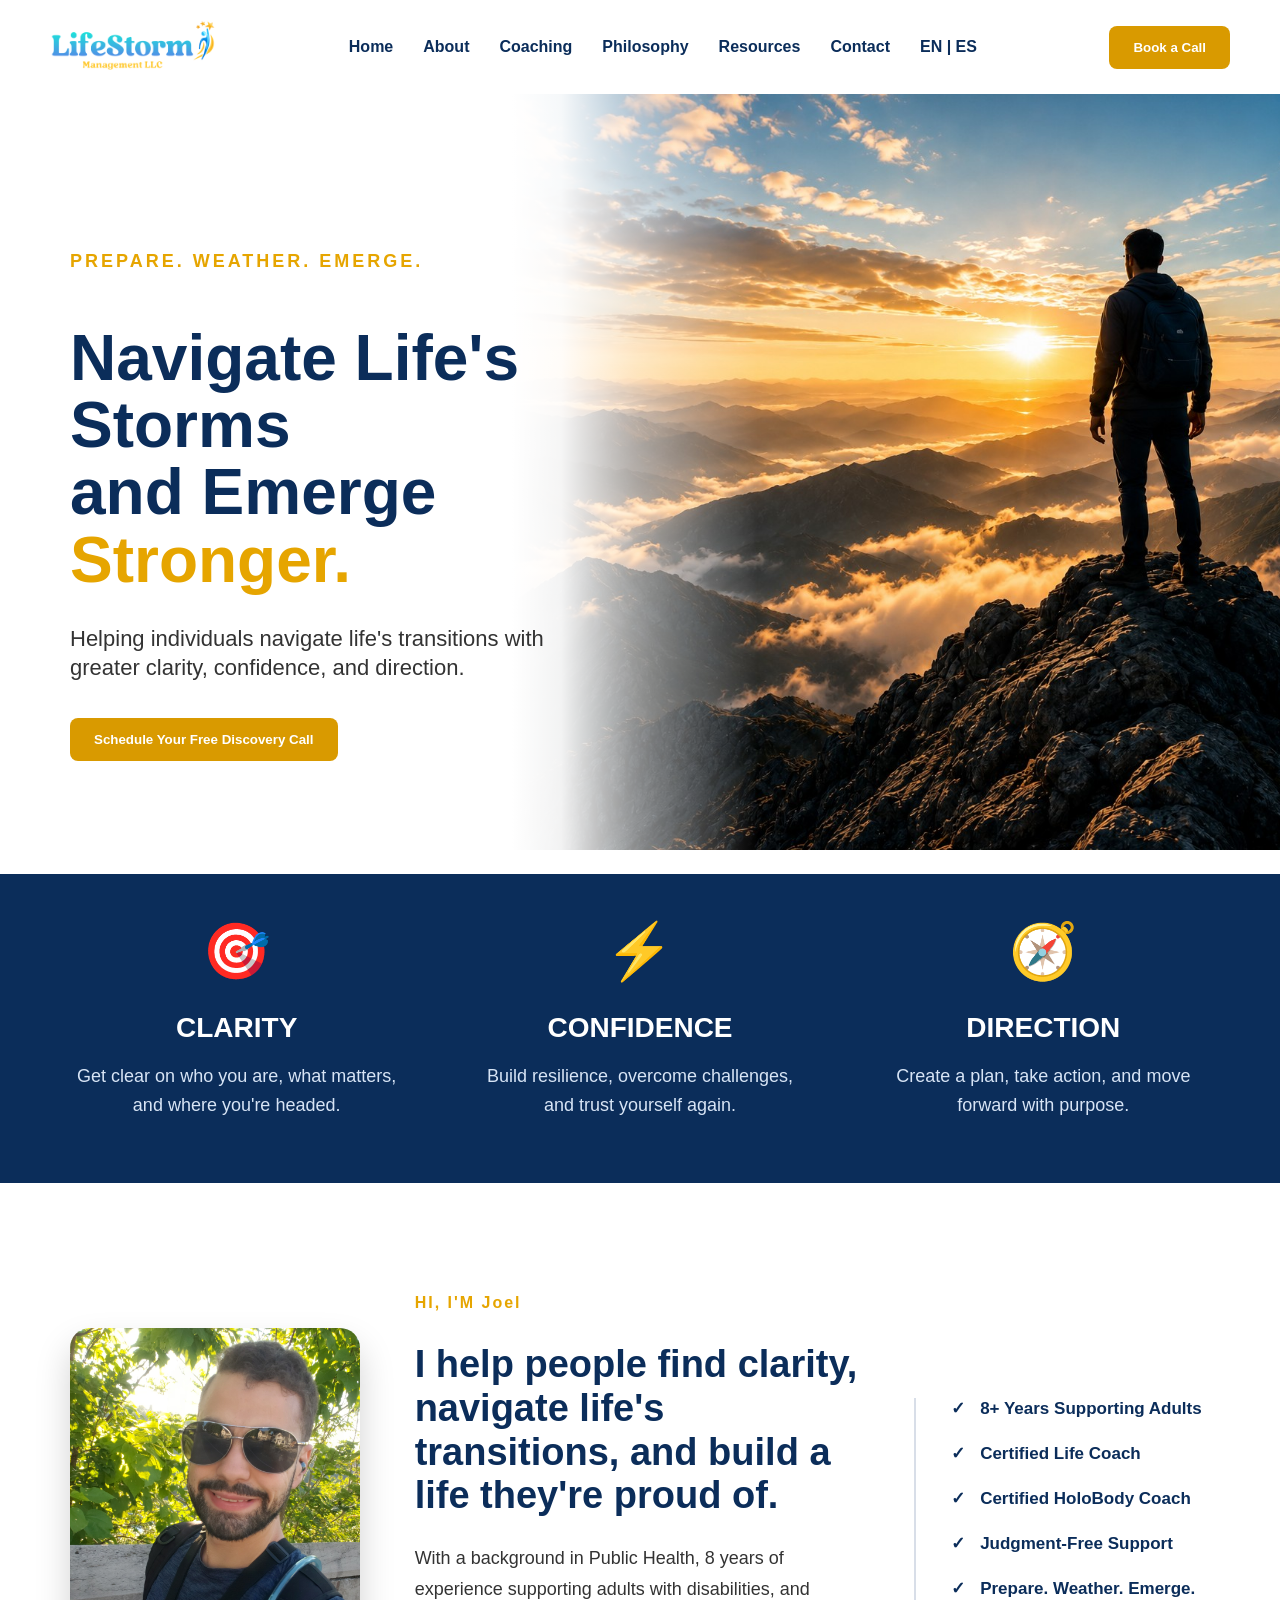
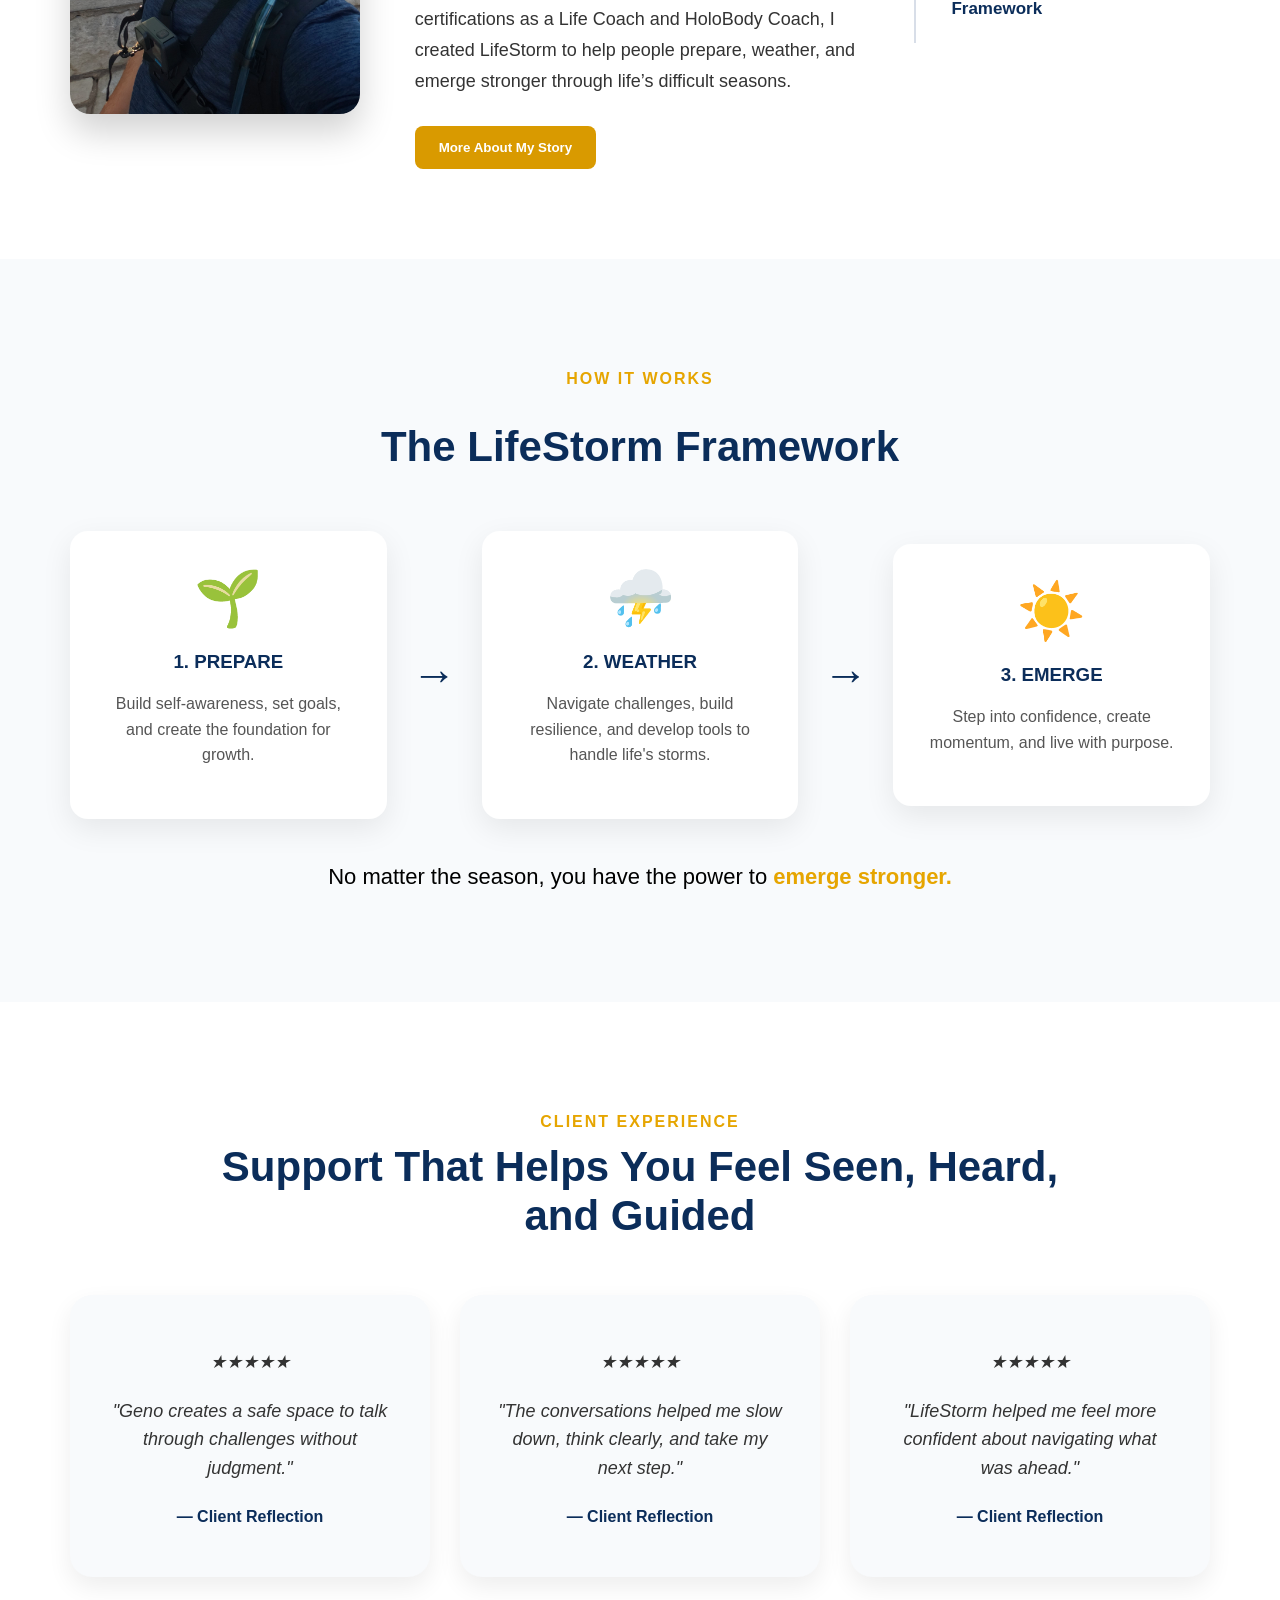
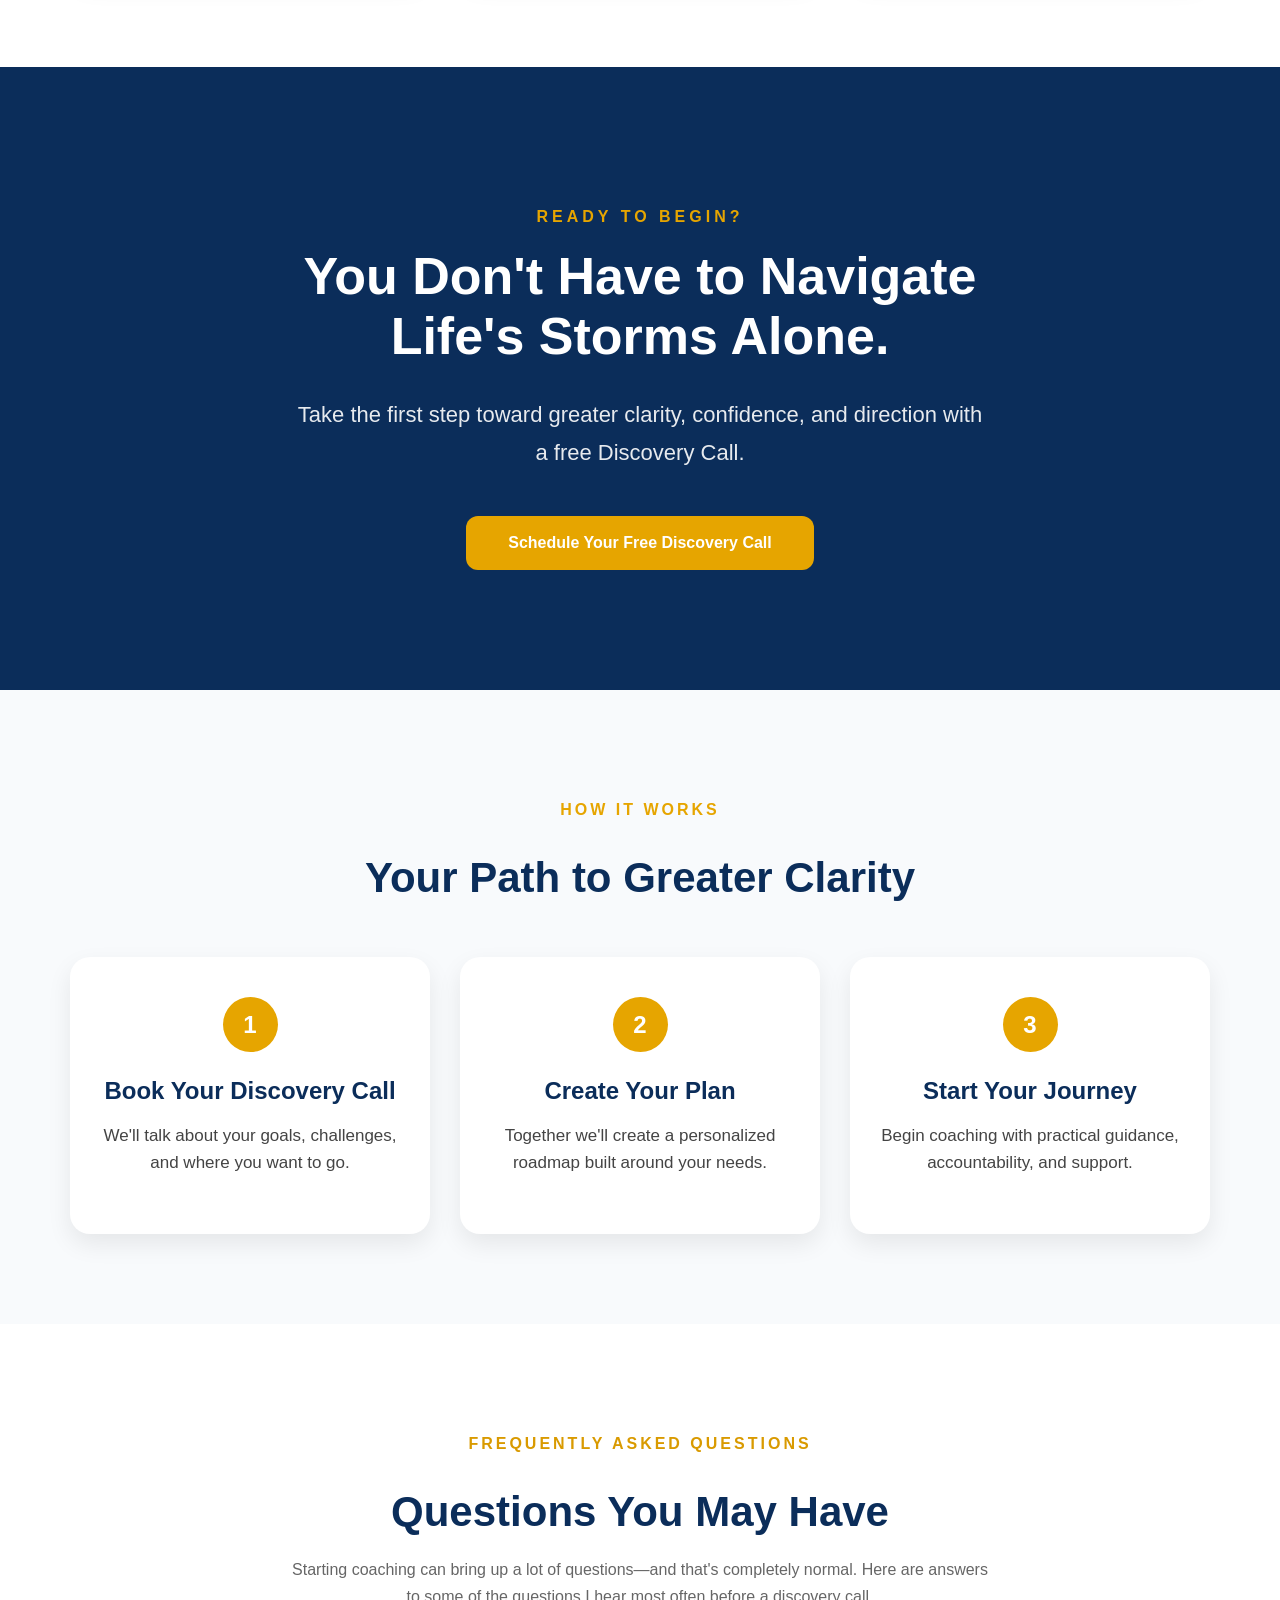
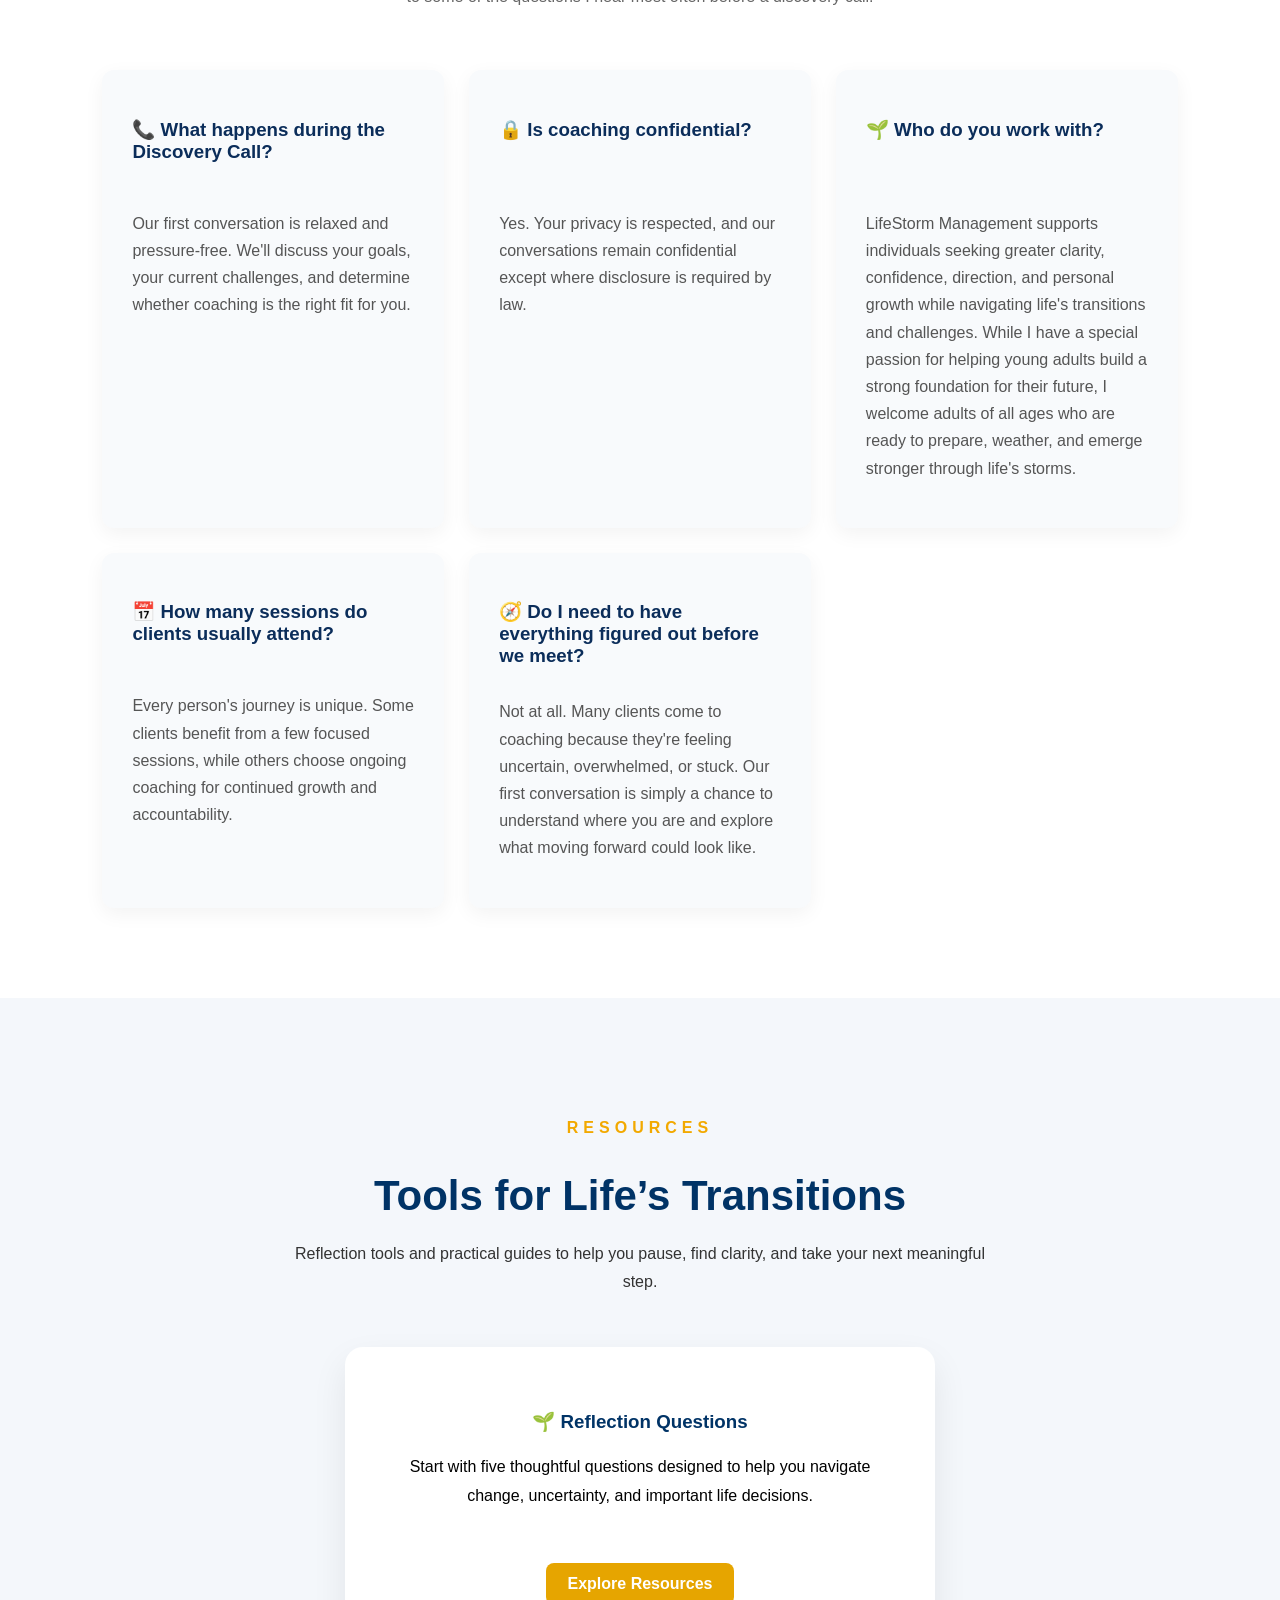
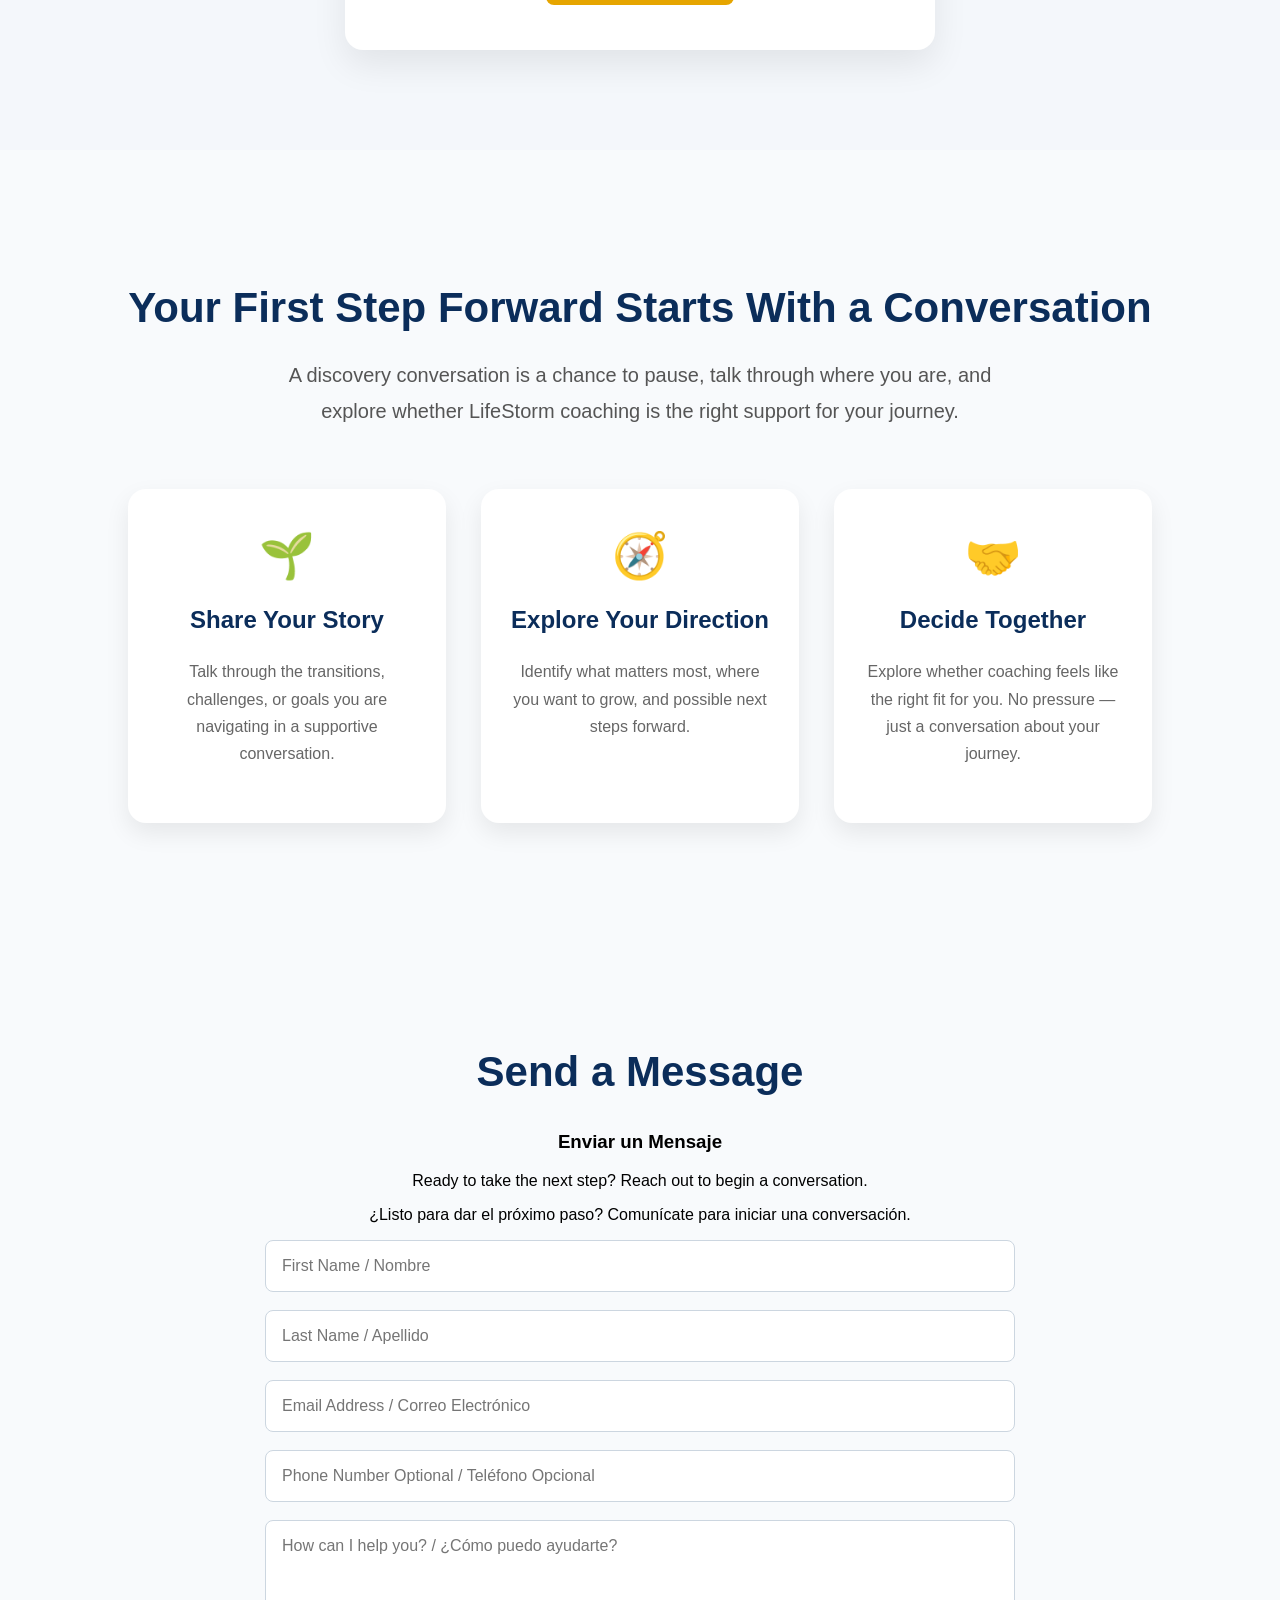
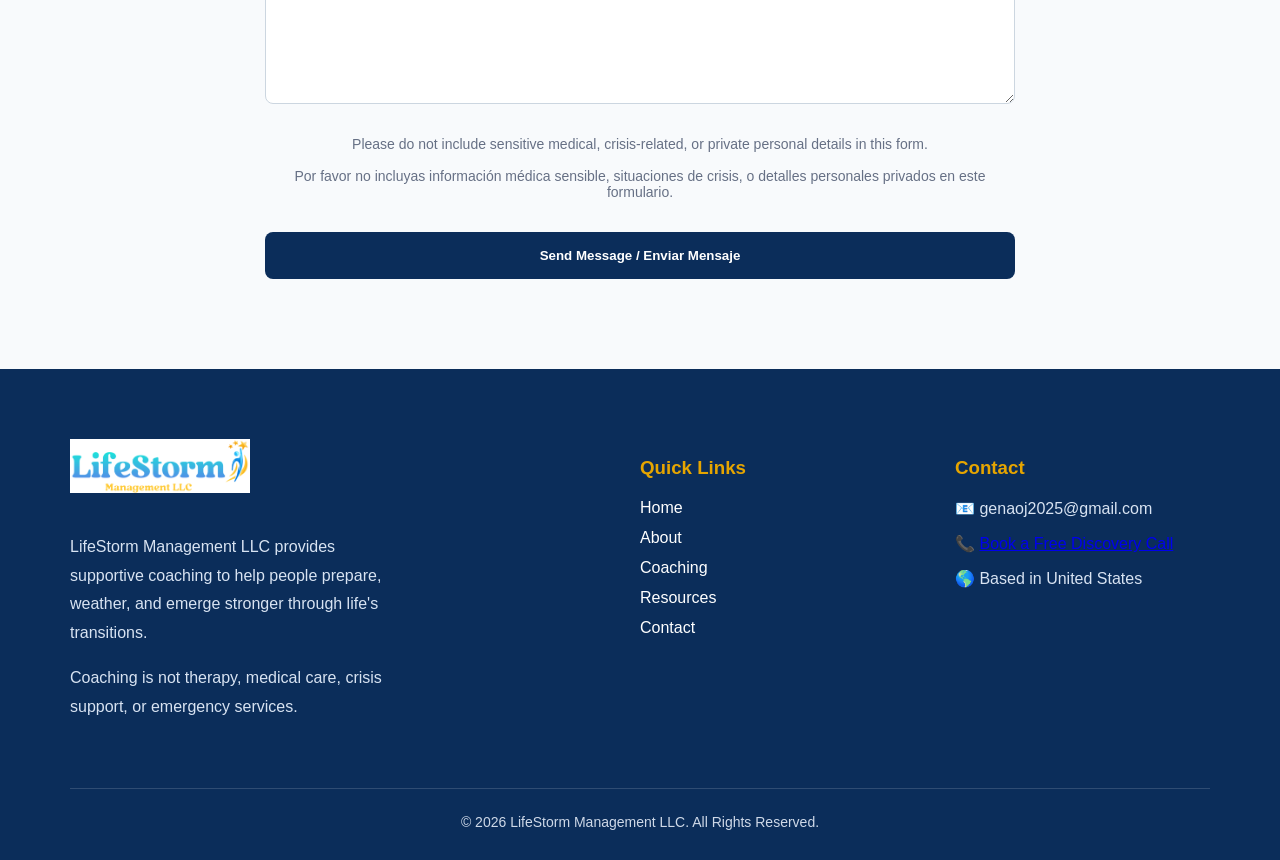
==== commit 11009969: "Add temporary bilingual contact form support" ====
--- a/index.html
+++ b/index.html
@@ -385,18 +385,30 @@
 
 <section class="resources-preview" id="resources">
 
-    <h4>RESOURCES</h4>
-
-    <h2>Tools for Life’s Transitions</h2>
-
-    <p>
-        Explore reflections and practical tools designed to help you prepare,
-        weather challenges, and emerge stronger through life’s storms.
-    </p>
-
-    <a href="resources.html" class="btn">
-        Explore Resources
-    </a>
+    <div class="section-header">
+        <h4>RESOURCES</h4>
+        <h2>Tools for Life’s Transitions</h2>
+
+        <p>
+            Reflection tools and practical guides to help you pause,
+            find clarity, and take your next meaningful step.
+        </p>
+    </div>
+
+    <div class="resource-preview-card">
+
+        <h3>🌱 Reflection Questions</h3>
+
+        <p>
+            Start with five thoughtful questions designed to help you
+            navigate change, uncertainty, and important life decisions.
+        </p>
+
+        <a href="resources.html" class="resource-link">
+            Explore Resources
+        </a>
+
+    </div>
 
 </section>
 
@@ -453,23 +465,42 @@
 </section>
 
 <section class="contact-form-section" id="message">
-    <h4>SEND A MESSAGE</h4>
-    <h2>Have a Question?</h2>
+    <h2>Send a Message</h2>
+<h3>Enviar un Mensaje</h3>
+
+<p>
+    Ready to take the next step? Reach out to begin a conversation.
+</p>
+
+<p>
+    ¿Listo para dar el próximo paso? Comunícate para iniciar una conversación.
+</p>
 
     <form action="https://formspree.io/f/xjgqabkk" method="POST" class="contact-form">
        <input type="hidden" name="_next" value="https://lifestormmgt.com/thank-you.html">
-        <input type="text" name="first-name" placeholder="First Name" required>
-        <input type="text" name="last-name" placeholder="Last Name" required>
-        <input type="email" name="email" placeholder="Email Address" required>
-        <input type="tel" name="phone" placeholder="Phone Number Optional">
-
-        <textarea name="message" placeholder="How can I help you?" required></textarea>
-
-        <p class="form-note">
-            Please do not include sensitive medical, crisis-related, or private personal details in this form.
-        </p>
-
-        <button type="submit">Send Message</button>
+       <input type="text" name="first-name" placeholder="First Name / Nombre" required>
+
+<input type="text" name="last-name" placeholder="Last Name / Apellido" required>
+
+<input type="email" name="email" placeholder="Email Address / Correo Electrónico" required>
+
+<input type="tel" name="phone" placeholder="Phone Number Optional / Teléfono Opcional">
+
+        <textarea 
+    name="message" 
+    placeholder="How can I help you? / ¿Cómo puedo ayudarte?" 
+    required>
+</textarea>
+
+       <p class="form-note">
+    Please do not include sensitive medical, crisis-related, or private personal details in this form.
+    <br><br>
+    Por favor no incluyas información médica sensible, situaciones de crisis, o detalles personales privados en este formulario.
+</p>
+
+<button type="submit">
+    Send Message / Enviar Mensaje
+</button>
     </form>
 </section>
 
--- a/css/style.css
+++ b/css/style.css
@@ -1891,4 +1891,167 @@
         width: 100%;
         max-width: 340px;
     }
+}
+/* REFLECTION RESOURCE PAGE */
+
+.resource-detail-page {
+    background: #f8fafc;
+}
+
+.resource-detail-hero {
+    padding: 130px 10% 70px;
+    text-align: center;
+}
+
+.resource-detail-hero h4 {
+    color: #E6A500;
+    letter-spacing: 4px;
+    margin-bottom: 22px;
+}
+
+.resource-detail-hero h1 {
+    max-width: 950px;
+    margin: 0 auto 28px;
+    color: #0B2D5A;
+    font-size: 56px;
+    line-height: 1.1;
+}
+
+.resource-detail-hero p {
+    max-width: 820px;
+    margin: 0 auto;
+    color: #555;
+    font-size: 20px;
+    line-height: 1.8;
+}
+
+.reflection-content {
+    padding: 20px 10% 100px;
+    display: flex;
+    justify-content: center;
+}
+
+.reflection-box {
+    background: white;
+    max-width: 900px;
+    padding: 55px;
+    border-radius: 18px;
+    box-shadow: 0 10px 25px rgba(0,0,0,.08);
+}
+
+.reflection-box h2 {
+    color: #0B2D5A;
+    font-size: 32px;
+    margin-bottom: 25px;
+}
+
+.reflection-box p {
+    color: #555;
+    line-height: 1.8;
+    font-size: 18px;
+}
+
+.reflection-box ol {
+    margin-top: 35px;
+}
+
+.reflection-box li {
+    margin-bottom: 28px;
+    color: #333;
+    line-height: 1.7;
+    font-size: 18px;
+}
+
+.reflection-box strong {
+    color: #0B2D5A;
+}
+
+.reflection-box .primary-btn {
+    margin-top: 30px;
+    display: inline-block;
+}
+
+
+/* MOBILE REFLECTION PAGE */
+
+@media(max-width:768px) {
+
+    .resource-detail-hero {
+        padding: 90px 24px 50px;
+    }
+
+    .resource-detail-hero h1 {
+        font-size: 38px;
+    }
+
+    .reflection-content {
+        padding: 20px 24px 70px;
+    }
+
+    .reflection-box {
+        padding: 32px 24px;
+    }
+
+    .reflection-box h2 {
+        font-size: 26px;
+    }
+}
+.resource-link {
+    display: inline-block;
+    margin-top: 22px;
+    background: #E6A500;
+    color: white;
+    padding: 12px 22px;
+    border-radius: 8px;
+    text-decoration: none;
+    font-weight: 700;
+    transition: 0.3s ease;
+}
+
+.resource-link:hover {
+    background: #0B2D5A;
+    transform: translateY(-2px);
+}
+.resources-preview {
+    background: #f4f7fb;
+    padding: 100px 10%;
+    text-align: center;
+}
+
+.resources-preview .section-header h4 {
+    color: #f2a900;
+    letter-spacing: 5px;
+    margin-bottom: 15px;
+}
+
+.resources-preview .section-header h2 {
+    color: #003366;
+    font-size: 42px;
+    margin-bottom: 20px;
+}
+
+.resources-preview .section-header p {
+    max-width: 700px;
+    margin: 0 auto 50px;
+    color: #333;
+    line-height: 1.8;
+}
+
+.resource-preview-card {
+    background: white;
+    max-width: 500px;
+    margin: auto;
+    padding: 45px;
+    border-radius: 18px;
+    box-shadow: 0 15px 35px rgba(0,0,0,0.08);
+}
+
+.resource-preview-card h3 {
+    color: #003366;
+    margin-bottom: 20px;
+}
+
+.resource-preview-card p {
+    line-height: 1.8;
+    margin-bottom: 30px;
 }
